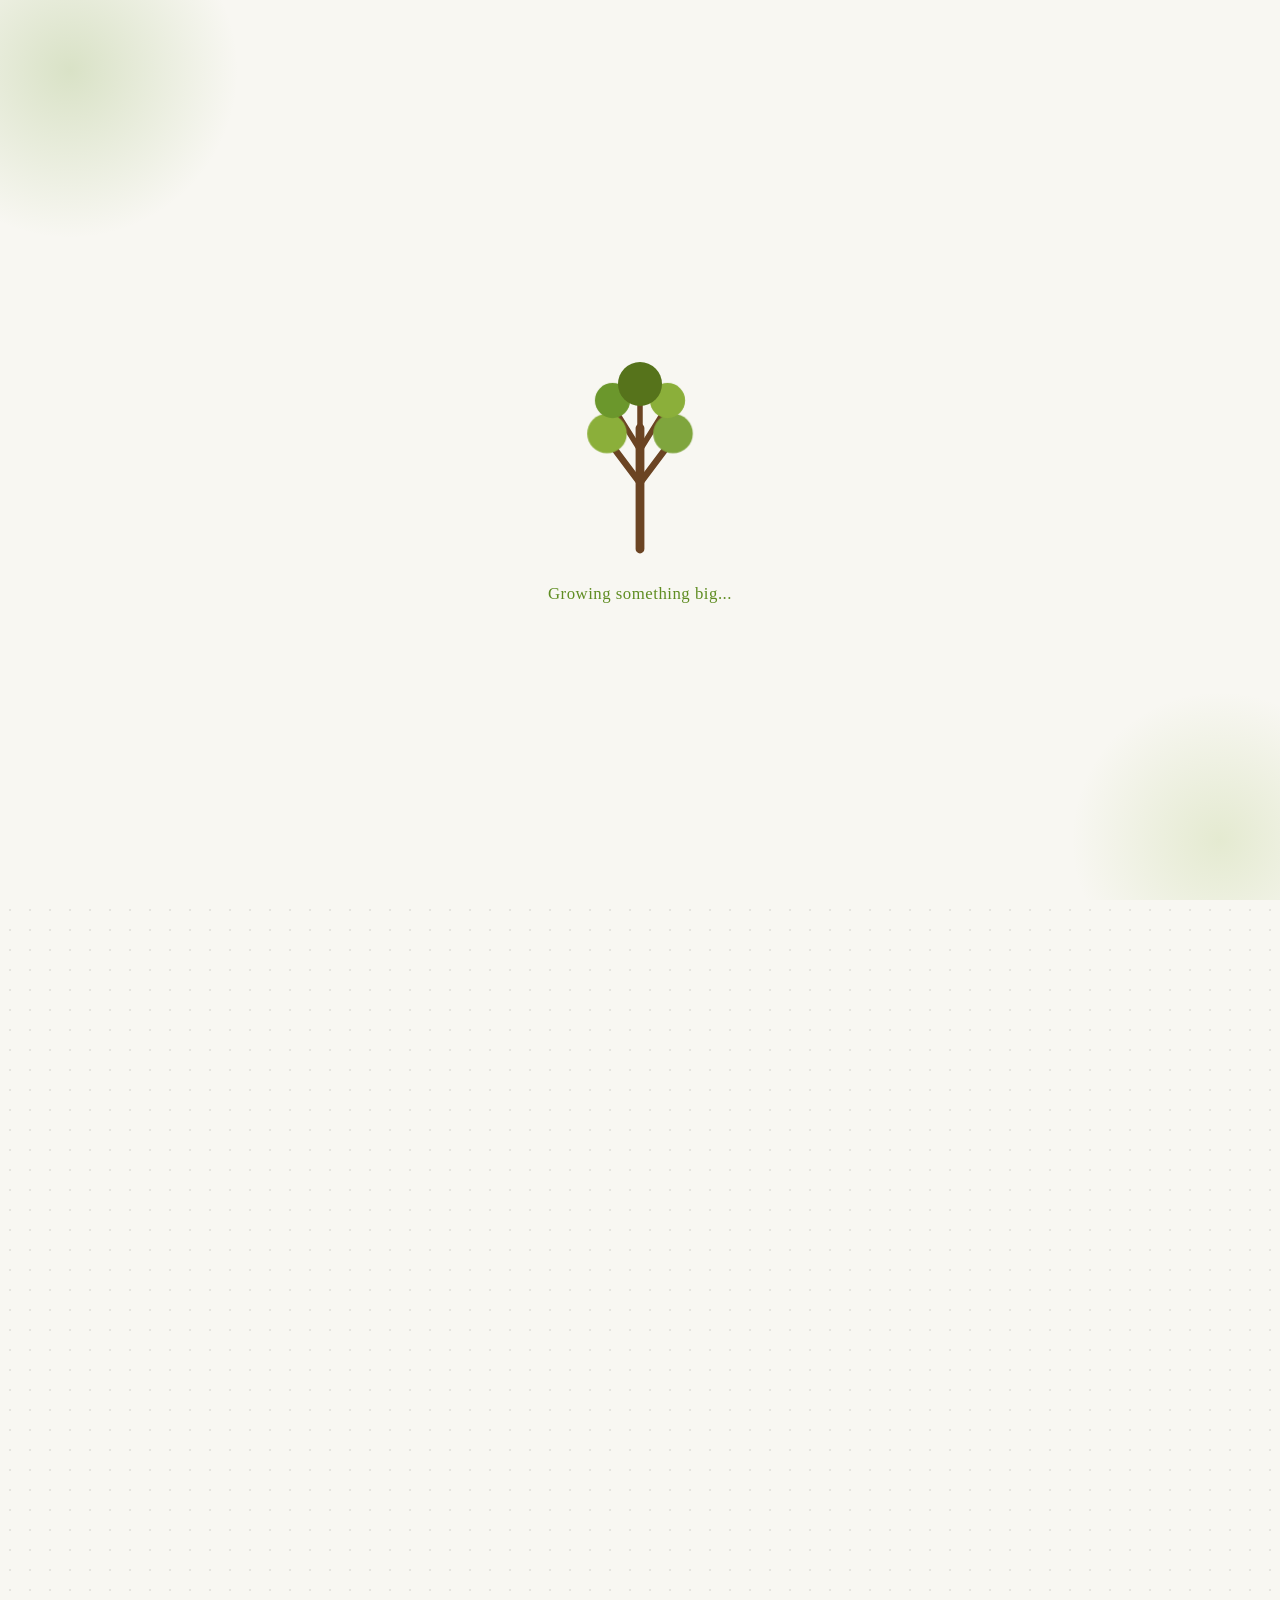
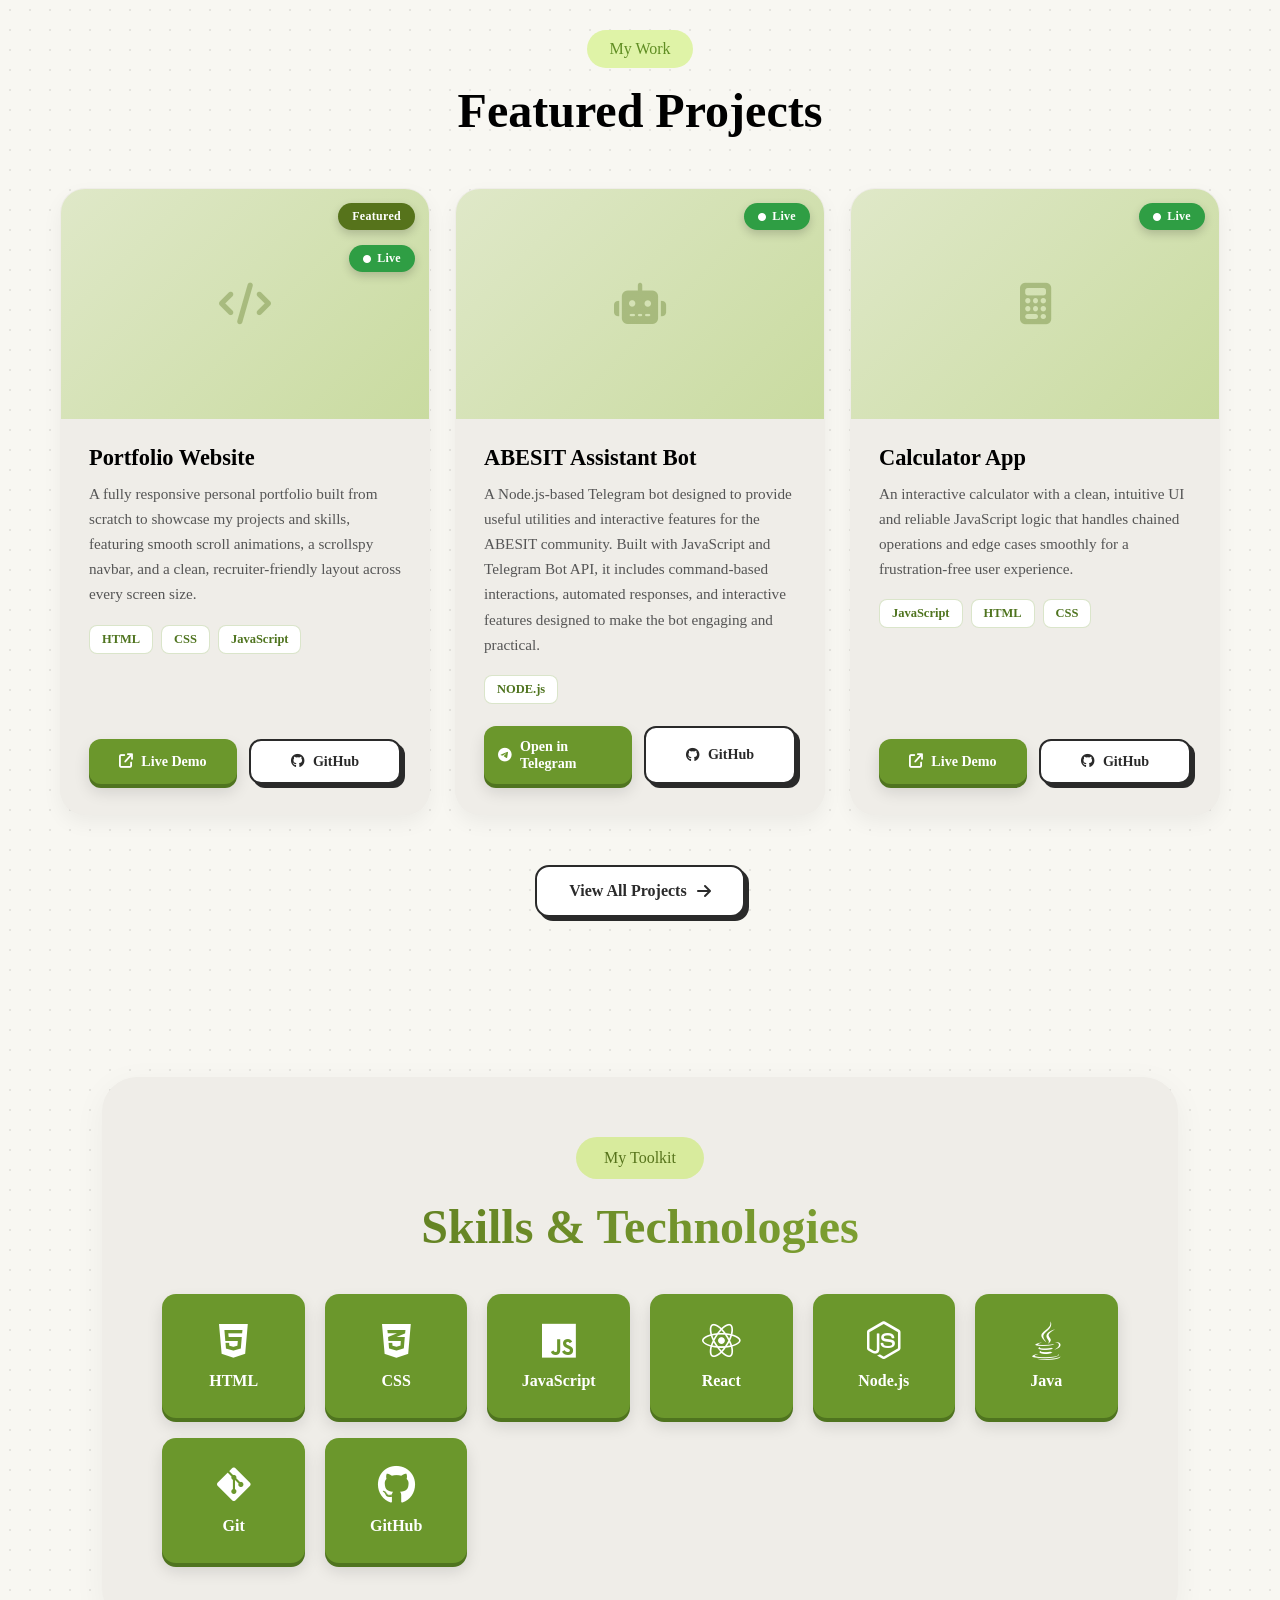
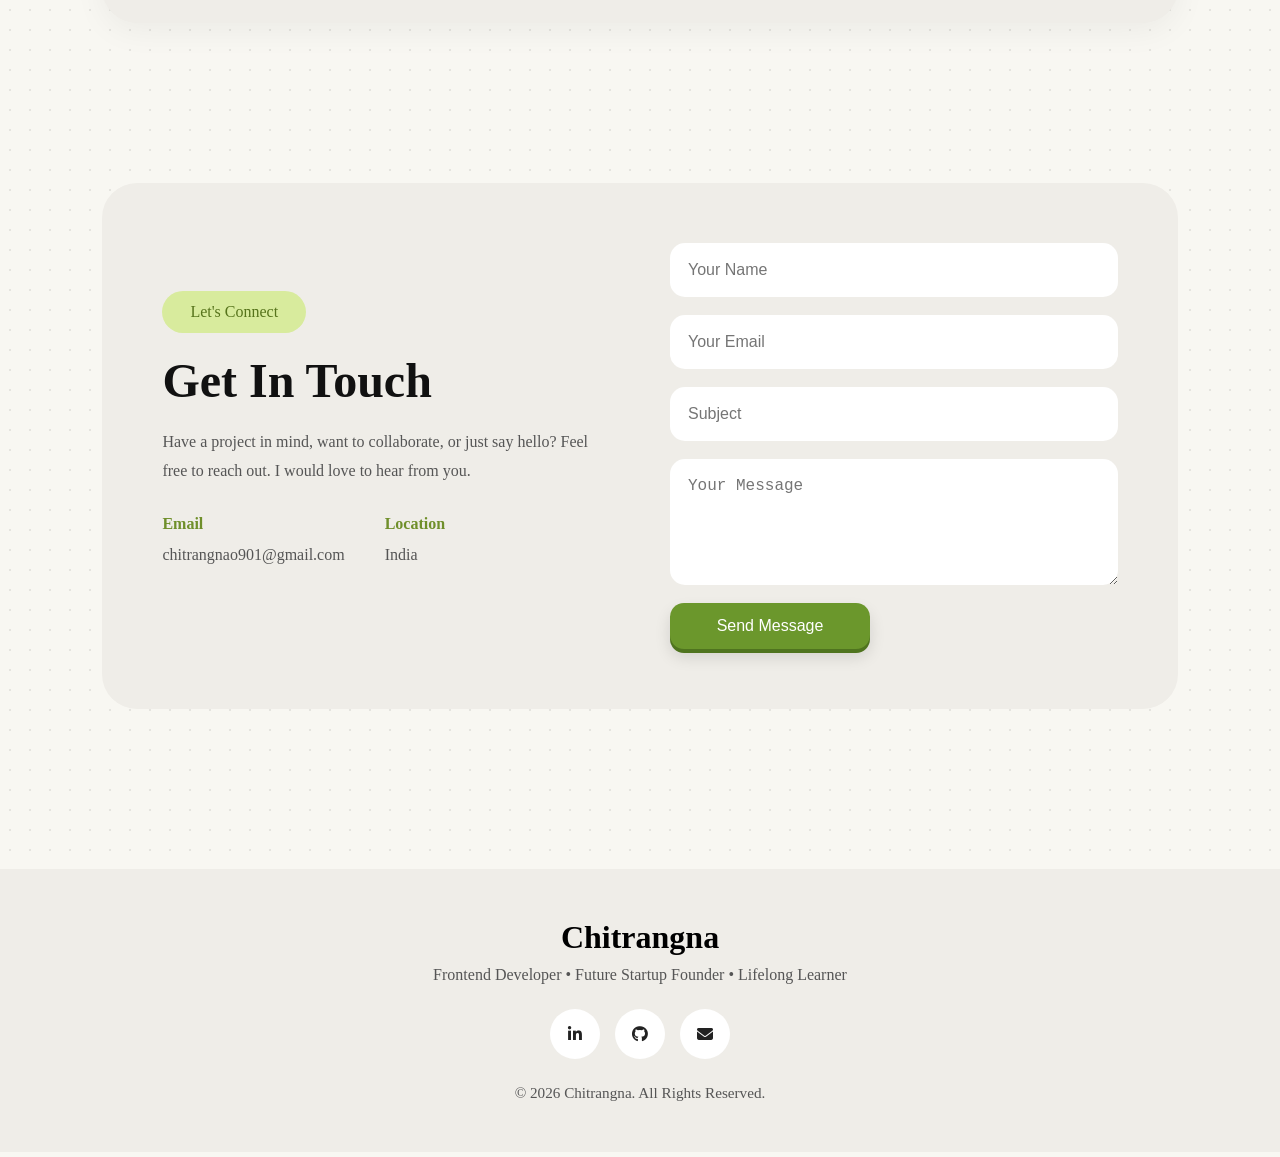
==== index.html @ c706dbb4 "Update print statement from 'Hello' to 'Goodbye'" ====
<!DOCTYPE html>
<html lang="en">
<head>
    <meta charset="UTF-8">
    <meta name="viewport" content="width=device-width, initial-scale=1.0">
    <title>Document</title>
    <link rel="stylesheet" href="style.css">
    <link rel="stylesheet" href="https://cdnjs.cloudflare.com/ajax/libs/font-awesome/6.5.2/css/all.min.css">
</head>
<body class="loading">
    <div class="preloader" id="preloader">
        <svg class="tree-svg" viewBox="0 0 200 240" xmlns="http://www.w3.org/2000/svg">
            <path class="trunk" d="M100 230 L100 120" stroke="#6b4423" stroke-width="8" stroke-linecap="round" fill="none"/>

            <path class="branch branch1" d="M100 170 L70 130" stroke="#6b4423" stroke-width="6" stroke-linecap="round" fill="none"/>
            <path class="branch branch2" d="M100 170 L130 130" stroke="#6b4423" stroke-width="6" stroke-linecap="round" fill="none"/>
            <path class="branch branch3" d="M100 140 L75 100" stroke="#6b4423" stroke-width="5" stroke-linecap="round" fill="none"/>
            <path class="branch branch4" d="M100 140 L125 100" stroke="#6b4423" stroke-width="5" stroke-linecap="round" fill="none"/>
            <path class="branch branch5" d="M100 120 L100 85" stroke="#6b4423" stroke-width="5" stroke-linecap="round" fill="none"/>

            <circle class="leaf leaf1" cx="70" cy="125" r="18" fill="#8BAF3A"/>
            <circle class="leaf leaf2" cx="130" cy="125" r="18" fill="#7fa53d"/>
            <circle class="leaf leaf3" cx="75" cy="95" r="16" fill="#6b972c"/>
            <circle class="leaf leaf4" cx="125" cy="95" r="16" fill="#8BAF3A"/>
            <circle class="leaf leaf5" cx="100" cy="80" r="20" fill="#56731b"/>
        </svg>
        <p class="preloader-text">Growing something big<span class="dots">...</span></p>
    </div>

    <header id="mainHeader">
        <ul class="header-ul">
            <div class="links">
                <li>
                    <a class="header-a" href="index.html" id="logoLink">
                        <img class="logo" src="logo.png">
                    </a>
                </li>
                <div class="nav-links-mobile" id="navLinksMobile">
                    <li>
                        <a class="header-a nav-link active" href="index.html" data-section="home">Home</a>
                    </li>
                    <li>
                        <a class="header-a nav-link" href="#about" data-section="about">about</a>
                    </li>
                    <li>
                        <a class="header-a nav-link" href="projects.html">projects</a>
                    </li>
                    <li>
                        <a class="header-a nav-link" href="#contact" data-section="contact">contact</a>
                    </li>
                    <li>
                        <a class="header-a nav-link" href="#skills" data-section="skills">skills</a>
                    </li>
                </div>
            </div>
            <div class="buttons" id="buttonsMenu">
                <button class="resume">
                    <a class="button-a">
                        Download Resume
                    </a>
                </button>
                <button class="contact-button">
                    <a class="button-a">
                        Contact-me
                    </a>
                </button>
            </div>
            <button class="menu-toggle" id="menuToggle" aria-label="Toggle menu">
                <i class="fa-solid fa-ellipsis-vertical"></i>
            </button>
        </ul>
        
    </header> <!--header-end-here-->
    <section class="main" id="home">
        <div class="main-2">
            <div class="badge">
                Hello! I am Chitrangna
            </div>
            <h1 class="main-h1">
                Building beautiful and impactful web experiences.
            </h1>
            <p class="main-p">Frontend Developer &amp; Future Startup Founder.</p>

            <div class="social-icons">
               <a href="https://linkedin.com/in/chitrangna-885abb413" target="_blank" rel="noopener">
                    <i class="fa-brands fa-linkedin-in"></i>
                </a>
                <a href="https://github.com/chitrangna-dev" target="_blank" rel="noopener">
                    <i class="fa-brands fa-github"></i>
                </a>
                <a href="mailto:chitrangna@gmail.com">
                    <i class="fa-solid fa-envelope"></i>
                </a>
            </div>
        </div><!--main-2-end-here-->
        <div class="my-image">
            <img class="img" src="my-image.PNG" alt="Profile">
            <div class="circle">
                       
            </div>
        </div>
    </section><!--main end-here-->
    <section id="about">
        <div class="aside1" data-reveal>
            <img class="my-img2" src="my-image.PNG" alt="Chitrangna's profile photo">
            <span class="aside1-badge">B.Tech CSE</span>
        </div>
        <div class="aside2" data-reveal>
            <span class="about-tag">Get To Know Me</span>
            <h2>About Me</h2>
            <p class="text">
                I'm Chitrangna — a frontend-focused MERN stack developer who
                turns ideas into clean, responsive interfaces. Curious by
                nature, currently exploring AI, and always chasing the next
                problem worth solving.
            </p>

            <div class="about-highlights">
                <div class="highlight-chip">
                    <i class="fa-solid fa-code"></i>
                    MERN Stack Developer
                </div>
                <div class="highlight-chip">
                    <i class="fa-solid fa-location-dot"></i>
                    India
                </div>
                <div class="highlight-chip">
                    <i class="fa-solid fa-robot"></i>
                    Learning AI
                </div>
                <div class="highlight-chip">
                    <i class="fa-solid fa-briefcase"></i>
                    Open to Internships
                </div>
                <div class="highlight-chip">
                    <i class="fa-solid fa-puzzle-piece"></i>
                    Problem Solver
                </div>
            </div>

            <div class="about-buttons">
                <button class="resume2">
                    Download Resume
                </button>
                <a href="#projects" class="view-projects-btn">
                    View Projects
                </a>
            </div>

            <div class="about-stats">
                <div class="about-stat">
                    <h3>15+</h3>
                    <span>Projects</span>
                </div>
                <div class="about-stat">
                    <h3>500+</h3>
                    <span>Coding Hours</span>
                </div>
                <div class="about-stat">
                    <h3>5+</h3>
                    <span>Technologies</span>
                </div>
                <div class="about-stat">
                    <h3>100%</h3>
                    <span>Dedication</span>
                </div>
            </div>

        </div>

    </section>

    <section class="projects" id="projects">

    <div class="projects-header">
        <span class="project-tag">My Work</span>
        <h2>Featured Projects</h2>
    </div>

    <div class="project-grid">

        <div class="project-card">
            <div class="project-thumb">
                <div class="project-thumb-fallback"><i class="fa-solid fa-code"></i></div>
                <img src="project-portfolio.jpg" alt="Portfolio Website preview" loading="lazy" onerror="this.style.display='none'">
                <span class="project-badge featured">Featured</span>
                <span class="project-badge live" style="top:56px;"><i class="fa-solid fa-circle"></i> Live</span>
            </div>
            <div class="project-body">
                <h3>Portfolio Website</h3>
                <p>
                    A fully responsive personal portfolio built from scratch to showcase
                    my projects and skills, featuring smooth scroll animations, a
                    scrollspy navbar, and a clean, recruiter-friendly layout across
                    every screen size.
                </p>
                <div class="tech-stack">
                    <span class="tech-badge">HTML</span>
                    <span class="tech-badge">CSS</span>
                    <span class="tech-badge">JavaScript</span>
                </div>
                <div class="project-links">
                    <a href="https://chitrangna.netlify.app/" class="project-link live" target="_blank" rel="noopener">
                        <i class="fa-solid fa-arrow-up-right-from-square"></i> Live Demo
                    </a>
                    <a href="https://github.com/chitrangna-dev/portfolio" class="project-link github" target="_blank" rel="noopener">
                        <i class="fa-brands fa-github"></i> GitHub
                    </a>
                </div>
            </div>
        </div>

        <div class="project-card">
            <div class="project-thumb">
                <div class="project-thumb-fallback"><i class="fa-solid fa-robot"></i></div>
                <img src="project-assistant-bot.jpg" alt="ABESIT Assistant Bot preview" loading="lazy" onerror="this.style.display='none'">
                <span class="project-badge live"><i class="fa-solid fa-circle"></i> Live</span>
            </div>
            <div class="project-body">
                <h3>ABESIT Assistant Bot</h3>
                <p>
                    A Node.js-based Telegram bot designed to provide useful utilities and interactive features for the ABESIT community. Built with JavaScript and Telegram Bot API, it includes command-based interactions, automated responses, and interactive features designed to make the bot engaging and practical.
                </p>
                <div class="tech-stack">
                    <span class="tech-badge">NODE.js</span>
                </div>
                <div class="project-links">
                    <a href=""https://t.me/ABESITBot" class="project-link live" target="_blank" rel="noopener">
                        <i class="fa-brands fa-telegram"></i> Open in Telegram
                    </a>
                    <a href="https://github.com/chitrangna-dev" class="project-link github" target="_blank" rel="noopener">
                        <i class="fa-brands fa-github"></i> GitHub
                    </a>
                </div>
            </div>
        </div>

        <div class="project-card">
            <div class="project-thumb">
                <div class="project-thumb-fallback"><i class="fa-solid fa-calculator"></i></div>
                <img src="project-calculator.jpg" alt="Calculator App preview" loading="lazy" onerror="this.style.display='none'">
                <span class="project-badge live"><i class="fa-solid fa-circle"></i> Live</span>
            </div>
            <div class="project-body">
                <h3>Calculator App</h3>
                <p>
                    An interactive calculator with a clean, intuitive UI and reliable
                    JavaScript logic that handles chained operations and edge cases
                    smoothly for a frustration-free user experience.
                </p>
                <div class="tech-stack">
                    <span class="tech-badge">JavaScript</span>
                    <span class="tech-badge">HTML</span>
                    <span class="tech-badge">CSS</span>
                </div>
                <div class="project-links">
                    <a href="https://procompute.netlify.app/" class="project-link live" target="_blank" rel="noopener">
                        <i class="fa-solid fa-arrow-up-right-from-square"></i> Live Demo
                    </a>
                    <a href="https://github.com/chitrangna-dev/calculator-" class="project-link github" target="_blank" rel="noopener">
                        <i class="fa-brands fa-github"></i> GitHub
                    </a>
                </div>
            </div>
        </div>

    </div>

    <div class="view-all-wrap">
        <a href="projects.html" class="view-all-btn">
            View All Projects <i class="fa-solid fa-arrow-right"></i>
        </a>
    </div>

</section>

<!--section of skills-->
<section class="skills-section" id="skills">

    <div class="skills-container">

        <span class="skills-tag">My Toolkit</span>

        <h2>Skills & Technologies</h2>

        <div class="skills-grid">

            <div class="skill-card">
                <i class="fa-brands fa-html5"></i>
                <h4>HTML</h4>
            </div>

            <div class="skill-card">
                <i class="fa-brands fa-css3-alt"></i>
                <h4>CSS</h4>
            </div>

            <div class="skill-card">
                <i class="fa-brands fa-js"></i>
                <h4>JavaScript</h4>
            </div>

            <div class="skill-card">
                <i class="fa-brands fa-react"></i>
                <h4>React</h4>
            </div>

            <div class="skill-card">
                <i class="fa-brands fa-node-js"></i>
                <h4>Node.js</h4>
            </div>

            <div class="skill-card">
                <i class="fa-brands fa-java"></i>
                <h4>Java</h4>
            </div>

            <div class="skill-card">
                <i class="fa-brands fa-git-alt"></i>
                <h4>Git</h4>
            </div>

            <div class="skill-card">
                <i class="fa-brands fa-github"></i>
                <h4>GitHub</h4>
            </div>

        </div>

    </div>

</section>

<!--section of contact (sabse last, footer se pehle)-->
<section class="contact" id="contact">
    <div class="contact-container">

        <div class="contact-left">
            <span class="contact-tag">Let's Connect</span>

            <h2>Get In Touch</h2>

            <p>
                Have a project in mind, want to collaborate,
                or just say hello? Feel free to reach out.
                I would love to hear from you.
            </p>

            <div class="contact-info">
                <div>
                    <h4>Email</h4>
                    <p>chitrangnao901@gmail.com</p>
                </div>

                <div>
                    <h4>Location</h4>
                    <p>India</p>
                </div>
            </div>
        </div>

        <div class="contact-right">
            <form>
                <input type="text" placeholder="Your Name" required>

                <input type="email" placeholder="Your Email" required>

                <input type="text" placeholder="Subject">

                <textarea rows="5" placeholder="Your Message"></textarea>

                <button type="submit">Send Message</button>
            </form>
        </div>

    </div>
</section>

<footer class="footer">

    <div class="footer-content">

        <h3>Chitrangna</h3>

        <p>
            Frontend Developer • Future Startup Founder • Lifelong Learner
        </p>

        <div class="footer-socials">

            <a href="https://linkedin.com/in/chitrangna-885abb413" target="_blank" rel="noopener">
                <i class="fa-brands fa-linkedin-in"></i>
            </a>

            <a href="https://github.com/chitrangna-dev" target="_blank" rel="noopener">
                <i class="fa-brands fa-github"></i>
            </a>

            <a href="mailto:chitrangna@gmail.com">
                <i class="fa-solid fa-envelope"></i>
            </a>

        </div>

        <p class="copyright">
            © 2026 Chitrangna. All Rights Reserved.
        </p>

    </div>

</footer>

<!-- Scroll To Top Button -->

<button id="topBtn">
    <i class="fa-solid fa-arrow-up"></i>
</button>
<script src="script.js"></script>

    
    
</body>
</html>
---- style.css ----
html{
    scroll-behavior:smooth;
    scroll-padding-top:80px;
}
*{
    margin: 0;
    padding: 0;
    font-size: 100%;
    box-sizing: border-box;

}

/* ===== PRELOADER (tree growth animation) ===== */
body.loading{
    overflow: hidden;
}

.preloader{
    position: fixed;
    inset: 0;
    z-index: 9999;
    display: flex;
    flex-direction: column;
    align-items: center;
    justify-content: center;
    gap: 24px;
    overflow: hidden;
    background: #f8f7f2;
    transition: opacity 0.6s ease, visibility 0.6s ease;
}

.preloader.hide{
    opacity: 0;
    visibility: hidden;
    pointer-events: none;
}

/* ambient glow blobs taaki sides khaali na lage, same style jaise help-container mein hai */
.preloader::before{
    content:"";
    position:absolute;
    width:340px;
    height:340px;
    background:radial-gradient(circle, rgba(107,151,44,0.22), transparent 70%);
    top:-100px;
    left:-100px;
    animation: floatGlow 8s ease-in-out infinite;
}

.preloader::after{
    content:"";
    position:absolute;
    width:300px;
    height:300px;
    background:radial-gradient(circle, rgba(139,175,58,0.18), transparent 70%);
    bottom:-90px;
    right:-90px;
    animation: floatGlow2 9s ease-in-out infinite;
}

.tree-svg{
    width: 220px;
    height: auto;
    position: relative;
    z-index: 1;
}

.trunk,
.branch{
    stroke-dasharray: 150;
    stroke-dashoffset: 150;
    animation: draw 1s ease forwards;
}

.trunk{ animation-delay: 0s; }
.branch1{ animation-delay: 1s; }
.branch2{ animation-delay: 1s; }
.branch3{ animation-delay: 1.6s; }
.branch4{ animation-delay: 1.6s; }
.branch5{ animation-delay: 1.6s; }

@keyframes draw{
    to{ stroke-dashoffset: 0; }
}

.leaf{
    transform-origin: center;
    transform: scale(0);
    animation: pop 0.6s ease forwards;
}
.leaf1{ animation-delay: 2.2s; }
.leaf2{ animation-delay: 2.2s; }
.leaf3{ animation-delay: 2.6s; }
.leaf4{ animation-delay: 2.6s; }
.leaf5{ animation-delay: 3.0s; }

@keyframes pop{
    0%{ transform: scale(0); }
    70%{ transform: scale(1.15); }
    100%{ transform: scale(1); }
}

.preloader-text{
    position: relative;
    z-index: 1;
    font-size: 1.05rem;
    color: #5f8d22;
    font-weight: 500;
    letter-spacing: 0.5px;
}

.dots{
    animation: blinkDots 1.2s infinite steps(1);
}

@keyframes blinkDots{
    0%, 20%{ opacity: 0; }
    50%{ opacity: 1; }
    100%{ opacity: 0; }
}
/* ===== PRELOADER END ===== */


body{
    background-color:#f8f7f2;
    background-image:radial-gradient(rgba(0,0,0,0.08) 1px,transparent 1px);
    background-size:20px 20px;
}
body:hover{
    background-image:radial-gradient(rgba(107,151,44,0.18) 1px, transparent 1px);
}
header{
    position: sticky;
    top: 0;
    z-index: 1000;
    transition: background .35s ease, box-shadow .35s ease, backdrop-filter .35s ease;
}

/* NEW: glass blur + shadow once the page is scrolled */
header.scrolled{
    background: rgba(248, 247, 242, 0.55);
    backdrop-filter: blur(14px);
    -webkit-backdrop-filter: blur(14px);
    box-shadow: 0 8px 24px rgba(0,0,0,0.08);
}
.header-ul{
    display: flex;
    justify-content: space-between;
    padding: 2rem;
}
.links{
    display: flex;
    gap: 2rem;
    align-items: center;
    list-style-type: none;
}
.logo{
    border-radius: 50%;
    max-width:40px;
    max-height:40px;
    transition: transform .4s cubic-bezier(.34,1.56,.64,1), box-shadow .35s ease;
}

/* NEW: logo hover animation — gentle spin + pop + glow */
.logo:hover{
    transform: rotate(-14deg) scale(1.12);
    box-shadow: 0 0 0 4px rgba(107,151,44,0.25);
}
.header-a{
    position: relative;
    font-size: 1.2rem;
    text-decoration: none;
    color:#5c5c5c;
    font-weight:500;
    transition:color .25s ease,transform .25s ease;
}
.header-a:hover{
    color:#111;
    transform:translateY(-1px);
}

/* NEW: smooth underline animation for nav links */
.nav-link::after{
    content:"";
    position:absolute;
    left:0;
    bottom:-6px;
    width:100%;
    height:2px;
    background:#6b972c;
    border-radius:2px;
    transform:scaleX(0);
    transform-origin:right;
    transition:transform .35s cubic-bezier(.22,1,.36,1);
}

.nav-link:hover::after{
    transform:scaleX(1);
    transform-origin:left;
}

/* NEW: active section link stays highlighted + underlined */
.nav-link.active{
    color:#56731b;
}

.nav-link.active::after{
    transform:scaleX(1);
    transform-origin:left;
    background:#56731b;
}
.buttons{
    display: flex;
    gap: 10px;
}

/* Desktop: nav-links-mobile ek invisible wrapper hai, andar ke li's .links ke seedhe flex-children ban jaate hain */
.nav-links-mobile{
    display: contents;
}

/* Desktop: right-side toggle icon chhupa rahega */
.menu-toggle{
    display: none;
}
.resume {
  padding: 14px 28px;
  border: 2px solid #2a2a2a;
  border-radius: 14px;
  background: #fff;
  font-weight: 500;
  cursor: pointer;
  box-shadow: 4px 4px 0 #2a2a2a;
  transition:transform 0.25s cubic-bezier(.22,1,.36,1), box-shadow 0.25s cubic-bezier(.22,1,.36,1);
}

.resume:hover {
  transform: translate(-2px,-2px);
  box-shadow: 4px 4px 0 #2a2a2a;
}

.resume:active {
  transform: translate(4px,4px);
  box-shadow: 0px 0px 0 #2a2a2a;
}

.contact-button{
    padding:14px 26px;
    border:none;
    border-radius:14px;
    background:#6b972c;
    color:white;
    font-size:16px;
    font-weight:500;
    cursor:pointer;
    box-shadow:0 4px 0 #4f741f,0 8px 16px rgba(0,0,0,.12);
    transition:transform .25s cubic-bezier(.22,1,.36,1),box-shadow .25s cubic-bezier(.22,1,.36,1);
}

.contact-button:hover{
    transform:translateY(-2px);
    box-shadow:0 6px 0 #4f741f,0 14px 22px rgba(0,0,0,.16);
}
.contact-button:active{
    transform:translateY(4px);
    box-shadow:0 0 0 #4f741f,0 4px 8px rgba(0,0,0,.12);
}

/*media-query-ofheaderul and buttons */
@media (max-width: 768px){

    /* NEW: header becomes a floating glass bar on mobile */
    header{
        position: fixed;
        top: 0;
        left: 0;
        width: 100%;
        display: flex;
        justify-content: center;
        z-index: 1000;
    }

    /* NEW: sirf ek row ki height chahiye ab, dropdowns overlay hote hain */
    body{
        padding-top: 90px;
    }

    /* NEW: ye hi glass navbar bar hai — logo (left) aur menu-toggle (right) isme rehte hai */
    .header-ul{
        position: relative;
        flex-direction: row;
        justify-content: space-between;
        align-items: center;
        gap: 0;

        margin: 14px auto;
        width: 92%;
        max-width: 420px;
        padding: 0.7rem 1.2rem;

        background: rgba(255, 255, 255, 0.35);
        backdrop-filter: blur(16px);
        -webkit-backdrop-filter: blur(16px);
        border: 1px solid rgba(255, 255, 255, 0.45);
        border-radius: 24px;
        box-shadow: 0 8px 30px rgba(0, 0, 0, 0.1);
    }

    /* .links ab sirf logo dikhata hai, baaki links dropdown mein chale gaye */
    .links{
        display: flex;
        align-items: center;
    }

    /* NEW: logo tap karne se ye dropdown khulta hai (Home, about, contact, help) */
    .nav-links-mobile{
        display: none;
        flex-direction: column;
        gap: 14px;
        list-style: none;

        position: absolute;
        top: 115%;
        left: 0;
        width: 100%;

        background: rgba(255, 255, 255, 0.6);
        backdrop-filter: blur(16px);
        -webkit-backdrop-filter: blur(16px);
        border: 1px solid rgba(255, 255, 255, 0.45);
        border-radius: 18px;
        padding: 18px;
        box-shadow: 0 8px 24px rgba(0, 0, 0, 0.12);
        text-align: center;
    }
    .nav-links-mobile.show{
        display: flex;
    }
    .header-a{
        font-size:15px;
    }

    /* underline sits awkwardly in the centered mobile dropdown, so keep it desktop-only */
    .nav-link::after{
        display:none;
    }

    /* NEW: right-side toggle icon jo buttons dropdown ko open/close karega */
    .menu-toggle{
        display: flex;
        align-items: center;
        justify-content: center;
        width: 38px;
        height: 38px;

        border: 1px solid rgba(255,255,255,0.5);
        border-radius: 50%;
        background: rgba(255, 255, 255, 0.45);

        font-size: 16px;
        color: #333;
        cursor: pointer;
    }

    /* NEW: Resume + Contact-me ab dropdown ke andar, right-toggle se open hota hai */
    .buttons{
        display: none;
        flex-direction: column;
        gap: 10px;

        position: absolute;
        top: 115%;
        right: 0;
        width: 75%;
        max-width: 260px;

        background: rgba(255, 255, 255, 0.6);
        backdrop-filter: blur(16px);
        -webkit-backdrop-filter: blur(16px);
        border: 1px solid rgba(255, 255, 255, 0.45);
        border-radius: 18px;
        padding: 16px;
        box-shadow: 0 8px 24px rgba(0, 0, 0, 0.12);
    }
    .buttons.show{
        display: flex;
    }
    .resume,
    .contact-button{
        width: 100%;
        padding:12px 20px;
        font-size:14px;
    }

}/*end here for buttons links and ul */
/*media query for header end here*/
.main{
    position: relative;
    overflow: hidden;
    max-width:1200px;
    margin:auto;
    padding:60px 40px;
    display:flex;
    align-items:center;
    justify-content:space-between;
    gap:60px;
    background:none;
    border:none;
    box-shadow:none;

}

.main-2{
    flex:1;
    display:flex;
    flex-direction:column;
    gap:20px;
}
.badge{
    display:inline-flex;
    padding:10px 20px;
    border-radius:50px;
    background:#dff3a7;
    color:#5f8d22;
    font-size: 1.4rem;
    margin-bottom:20px;
}

.main-h1{
    font-size:clamp(2rem,5vw,5rem);
    line-height:1.1;
    margin-bottom:20px;
}

/* Typing animation lives BELOW the "Building..." heading.
   BUG FIX: previously the width animated to 100% (the container's
   full width), so the cursor kept moving past where the visible
   text actually ended. Now the width animates in "ch" units that
   exactly match the tagline's character count (44), so typing and
   erasing both stop precisely at the real end of the text. */
.main-p{
    display:inline-block;
    overflow:hidden;
    white-space:nowrap;
    vertical-align:bottom;
    border-right:3px solid #8BAF3A;
    animation:typing 4s steps(110,end) infinite, blink .8s infinite;
    font-size:clamp(1rem,2vw,1.2rem);
    font-weight:600;
    color:#111;
    margin-top:-8px;
    margin-bottom:6px;
}

@keyframes typing{
    0%{
        width:0;
    }
    40%{
        width:44ch; /* exact length of "Frontend Developer & Future Startup Founder." */
    }
    60%{
        width:44ch;
    }
    100%{
        width:0;
    }
}

@keyframes blink{
    0%,100%{ border-color:#8BAF3A; }
    50%{ border-color:transparent; }
}

.main-desc{
    font-size:clamp(1rem,1.5vw,1.15rem);
    line-height:1.8;
    color:#555;
    max-width:600px;
}

.hero-stats{
    display:flex;
    gap:36px;
    margin-top:10px;
}

.stat-item{
    display:flex;
    flex-direction:column;
    gap:2px;
    padding-right:36px;
    border-right:1px solid rgba(0,0,0,0.12);
}

.stat-item:last-child{
    border-right:none;
    padding-right:0;
}

.stat-item h3{
    font-size:1.8rem;
    font-weight:700;
    color:#56731b;
}

.stat-item span{
    font-size:.85rem;
    color:#666;
    font-weight:500;
}


.social-icons{
    display:flex;
    gap:15px;
    margin-top:30px;
    flex-wrap:wrap;
}
.social-icons a{
    width:50px;
    height:50px;
    display:flex;
    justify-content:center;
    align-items:center;
    text-decoration:none;
    color:#222;
    background:rgba(255,255,255,0.6);
    border:1px solid rgba(0,0,0,0.1);
    border-radius:50%;
    backdrop-filter:blur(10px);
    transition:0.3s ease;
}

.social-icons a:hover{
    transform:translateY(-5px);
    background:#8BAF3A;
    color:white;
}

.my-image{
    flex:1;
    display:flex;
    align-items: center;
    justify-content:center;
}

.img{
    position:relative;
    width: 100%;
    max-width:450px;
    height:auto;
    border-radius:50%;
    display:flex;
    justify-content:center;
    align-items:center;
}
.circle{
    position:absolute;
    width: 100%;
    max-width:520px;
    height: 100%;
    max-height:500px;
    border:3px dashed #7fa53d;
    border-radius:50%;
    display:flex;
    justify-content:center;
    align-items:center;
    font-size:14px;
    font-weight:600;
    color:#7fa53d;
    transform:rotate(-12deg);
}
.circle{
    animation:rotate 20s linear infinite;
}

@keyframes rotate{
    from{
        transform:rotate(0deg);
    }
    to{
        transform:rotate(360deg);
    }
}

@media (max-width:768px){

    .main{
        flex-direction:column;
        text-align:center;
        padding:40px 20px;
    }
    .main-2{
        flex-direction:column-reverse;
        text-align:center;
    }
    .badge{
        margin:auto;
    }
    .main-2 h1{
        font-size:3rem;
        line-height:1.1;
    }

    .main-2 img{
        width:280px;
        height:280px;
        object-fit:cover;
    }
    .social-icons{
        justify-content:center;
    }

    .main-desc{
        max-width:100%;
        margin:0 auto;
    }

    .hero-stats{
        justify-content:center;
        flex-wrap:wrap;
        gap:24px;
    }

    .stat-item{
        padding-right:24px;
    }

    .my-image{
        order:-1; /* image upar aa jayegi */
    }

    .main-p{
        margin:0 auto 6px;
    }
    

    

    
}
/*section of about-start-here*/
#about{
    position:relative;
    display:flex;
    align-items:center;
    gap:20px;
    max-width:1200px;
    margin:80px auto;
    padding:60px 20px;
    border-radius:35px;
}

.aside1{
    flex:0 0 280px;
    position:relative;
    padding:12px;
    border-radius:25px;

    /* double border: gradient outer ring + crisp inner white ring */
    background:
        linear-gradient(#fff, #fff) padding-box,
        linear-gradient(135deg, #8BAF3A, #56731b) border-box;
    border:3px solid transparent;
    outline:1px solid rgba(107,151,44,0.25);
    outline-offset:6px;

    box-shadow:0 20px 45px rgba(86,115,27,.20), 0 6px 16px rgba(0,0,0,.06);
    transition:transform .4s cubic-bezier(.22,1,.36,1), box-shadow .4s ease;
}

.aside1:hover{
    transform:translateY(-6px);
    box-shadow:0 28px 55px rgba(86,115,27,.28), 0 10px 20px rgba(0,0,0,.08);
}

.aside1::before{
    content:"";
    position:absolute;
    width:160px;
    height:160px;
    background:radial-gradient(circle, rgba(107,151,44,0.22), transparent 70%);
    top:-40px;
    left:-40px;
    z-index:-1;
    animation:floatGlow 8s ease-in-out infinite;
}

/* NEW: text badge pill instead of a plain graduation-cap icon circle */
.aside1-badge{
    position:absolute;
    bottom:-16px;
    left:50%;
    transform:translateX(-50%);

    display:flex;
    align-items:center;
    justify-content:center;
    white-space:nowrap;

    padding:8px 20px;
    background:#6b972c;
    color:white;
    font-size:.85rem;
    font-weight:600;
    letter-spacing:.2px;

    border-radius:50px;
    border:3px solid #f8f7f2;
    box-shadow:0 8px 20px rgba(0,0,0,.15);
    z-index:2;
}

.my-img2{
    width:100%;
    aspect-ratio:1/1;
    object-fit:cover;
    border-radius:18px;
    display:block;
    overflow:hidden;
    transition:transform .5s cubic-bezier(.22,1,.36,1);
}

/* stronger hover zoom on the photo itself */
.aside1:hover .my-img2{
    transform:scale(1.09);
}
.aside2{ 
    flex:1;
    background:#f7f5ef;
    border-radius:25px;
    padding:40px;
    display:flex;
    flex-direction:column;
    justify-content:center;
}

.about-tag{
    display:inline-block;
    background:#dff3a7;
    color:#5f8d22;
    padding:10px 22px;
    border-radius:50px;
    font-size:.95rem;
    margin-bottom:16px;
    align-self:flex-start;
}

.aside2 h2{
    font-size:3rem;
    margin-bottom:16px;
}

.text{
    font-size:1rem;
    line-height:1.75;
    color:#555;

    max-width:600px;
}

.about-highlights{
    display:flex;
    flex-wrap:wrap;
    gap:12px;
    margin:22px 0 26px;
}

.highlight-chip{
    display:flex;
    align-items:center;
    gap:8px;
    background:white;
    padding:10px 18px;
    border-radius:14px;
    font-size:.9rem;
    font-weight:500;
    color:#333;
    box-shadow:0 4px 12px rgba(0,0,0,.05);
    transition:transform .25s ease, box-shadow .25s ease;
}

.highlight-chip:hover{
    transform:translateY(-3px);
    box-shadow:0 8px 18px rgba(0,0,0,.09);
}

.highlight-chip i{
    color:#6b972c;
    font-size:1rem;
}

/* NEW: button group — Download Resume + View Projects */
.about-buttons{
    display:flex;
    flex-wrap:wrap;
    gap:14px;
    margin-bottom:32px;
}

.resume2 {
  padding: 14px 24px;
  border: 2px solid #2a2a2a;
  border-radius: 14px;
  background: #fff;
  font-weight: 500;
  cursor: pointer;
  box-shadow: 4px 4px 0 #2a2a2a;
  transition:transform 0.25s cubic-bezier(.22,1,.36,1), box-shadow 0.25s cubic-bezier(.22,1,.36,1);
}

.resume2:hover {
  transform: translate(-2px,-2px);
  box-shadow: 4px 4px 0 #2a2a2a;
}
.resume2:active {
  transform: translate(4px,4px);
  box-shadow: 0px 0px 0 #2a2a2a;
}

.view-projects-btn{
    display:inline-flex;
    align-items:center;
    padding:14px 26px;
    border-radius:14px;
    background:#6b972c;
    color:white;
    font-size:16px;
    font-weight:500;
    text-decoration:none;
    cursor:pointer;

    box-shadow:0 4px 0 #4f741f, 0 8px 16px rgba(0,0,0,.12);
    transition:transform .25s cubic-bezier(.22,1,.36,1), box-shadow .25s cubic-bezier(.22,1,.36,1);
}

.view-projects-btn:hover{
    transform:translateY(-2px);
    box-shadow:0 6px 0 #4f741f, 0 14px 22px rgba(0,0,0,.16);
}

.view-projects-btn:active{
    transform:translateY(4px);
    box-shadow:0 0 0 #4f741f, 0 4px 8px rgba(0,0,0,.12);
}

/* NEW: quick stats row so a recruiter gets the profile at a glance */
.about-stats{
    display:flex;
    flex-wrap:wrap;
    gap:28px;
    padding-top:24px;
    border-top:1px solid rgba(0,0,0,0.08);
}

.about-stat{
    display:flex;
    flex-direction:column;
    gap:2px;
}

.about-stat h3{
    font-size:1.7rem;
    font-weight:700;
    color:#56731b;
}

.about-stat span{
    font-size:.82rem;
    color:#666;
    font-weight:500;
}

/* scroll-reveal: fades + rises into place once the section enters view */
[data-reveal]{
    opacity:0;
    transform:translateY(28px);
    transition:opacity .7s ease, transform .7s cubic-bezier(.22,1,.36,1);
}

[data-reveal].in-view{
    opacity:1;
    transform:translateY(0);
}

.aside2.in-view .highlight-chip,
.aside2.in-view .about-stat{
    animation:chipRise .5s ease backwards;
}

.about-highlights .highlight-chip:nth-child(1){ animation-delay:.05s; }
.about-highlights .highlight-chip:nth-child(2){ animation-delay:.12s; }
.about-highlights .highlight-chip:nth-child(3){ animation-delay:.19s; }
.about-highlights .highlight-chip:nth-child(4){ animation-delay:.26s; }
.about-highlights .highlight-chip:nth-child(5){ animation-delay:.33s; }
.about-stats .about-stat:nth-child(1){ animation-delay:.1s; }
.about-stats .about-stat:nth-child(2){ animation-delay:.18s; }
.about-stats .about-stat:nth-child(3){ animation-delay:.26s; }
.about-stats .about-stat:nth-child(4){ animation-delay:.34s; }

@keyframes chipRise{
    from{ opacity:0; transform:translateY(10px); }
    to{ opacity:1; transform:translateY(0); }
}


@media(max-width:768px){

    #about{
        flex-direction:column;
        padding:40px 15px;
    }

    .aside1{
        flex:auto;
        max-width:280px;
        margin:0 auto 30px;
    }

    .aside2{
        padding:30px 25px;
    }

    .aside2 h2{
        font-size:2rem;
    }

    .text{
        font-size:1rem;
    }

    .about-highlights{
        gap:10px;
    }

    .highlight-chip{
        font-size:.85rem;
        padding:8px 14px;
    }

    .about-buttons{
        flex-direction:column;
    }

    .about-buttons button,
    .about-buttons a{
        width:100%;
        text-align:center;
        justify-content:center;
    }

    .about-stats{
        gap:20px 28px;
    }

}
.projects{
    padding:80px 20px;
    max-width:1200px;
    margin:auto;
}

.projects-header{
    text-align:center;
    margin-bottom:50px;
}

.project-tag{
    display:inline-block;
    background:#dff3a7;
    color:#5f8d22;
    padding:10px 22px;
    border-radius:50px;
    margin-bottom:15px;
}

.projects-header h2{
    font-size:3rem;
}

.project-grid{
    display:grid;
    grid-template-columns:repeat(auto-fit,minmax(300px,1fr));
    gap:25px;
}

.project-card{
    background:#efede8;
    border-radius:25px;
    display:flex;
    flex-direction:column;
    position:relative;
    overflow:hidden;
    border:1px solid transparent;
    box-shadow:0 8px 20px rgba(0,0,0,.05);
    transition:transform .4s cubic-bezier(.22,1,.36,1), box-shadow .4s ease, border-color .4s ease;
}

.project-card:hover{
    transform:translateY(-10px);
    border-color:rgba(107,151,44,.35);
    box-shadow:0 24px 45px rgba(86,115,27,.18), 0 8px 18px rgba(0,0,0,.08);
}

/* NEW: project screenshot / preview area */
.project-thumb{
    position:relative;
    width:100%;
    aspect-ratio:16/10;
    overflow:hidden;
    background:linear-gradient(135deg,#dfe8c8,#c9dba0);
}

.project-thumb-fallback{
    position:absolute;
    inset:0;
    display:flex;
    align-items:center;
    justify-content:center;
    font-size:2.6rem;
    color:rgba(86,115,27,.35);
}

.project-thumb img{
    position:relative;
    z-index:1;
    width:100%;
    height:100%;
    object-fit:cover;
    display:block;
    transition:transform .5s cubic-bezier(.22,1,.36,1);
}

.project-card:hover .project-thumb img{
    transform:scale(1.08);
}

/* NEW: Featured / Live status badge on the thumbnail */
.project-badge{
    position:absolute;
    z-index:2;
    top:14px;
    right:14px;
    display:flex;
    align-items:center;
    gap:6px;
    padding:6px 14px;
    border-radius:50px;
    font-size:.75rem;
    font-weight:600;
    letter-spacing:.3px;
    color:white;
    box-shadow:0 4px 10px rgba(0,0,0,.18);
}

.project-badge.featured{
    background:#56731b;
}

.project-badge.live{
    background:#2f9e44;
}

.project-badge.live i{
    font-size:.5rem;
    animation:livePulse 1.4s ease-in-out infinite;
}

@keyframes livePulse{
    0%,100%{ opacity:1; }
    50%{ opacity:.35; }
}

.project-body{
    padding:26px 28px 30px;
    display:flex;
    flex-direction:column;
    flex:1;
}

.project-card h3{
    font-size:1.4rem;
    margin-bottom:10px;
}

.project-card p{
    color:#555;
    line-height:1.65;
    font-size:.95rem;
    margin-bottom:18px;
}

/* NEW: tech stack badges */
.tech-stack{
    display:flex;
    flex-wrap:wrap;
    gap:8px;
    margin-bottom:22px;
}

.tech-badge{
    background:white;
    color:#4f741f;
    font-size:.78rem;
    font-weight:600;
    padding:6px 12px;
    border-radius:8px;
    border:1px solid rgba(107,151,44,.25);
}

/* NEW: Live Demo + GitHub link pair */
.project-links{
    display:flex;
    gap:12px;
    margin-top:auto;
}

.project-link{
    flex:1;
    display:inline-flex;
    align-items:center;
    justify-content:center;
    gap:8px;
    padding:12px 14px;
    border-radius:12px;
    font-size:.88rem;
    font-weight:600;
    text-decoration:none;
    cursor:pointer;
    transition:transform .25s cubic-bezier(.22,1,.36,1), box-shadow .25s ease;
}

.project-link.live{
    background:#6b972c;
    color:white;
    box-shadow:0 4px 0 #4f741f, 0 8px 16px rgba(0,0,0,.12);
}

.project-link.live:hover{
    transform:translateY(-2px);
    box-shadow:0 6px 0 #4f741f, 0 14px 22px rgba(0,0,0,.16);
}

.project-link.live:active{
    transform:translateY(4px);
    box-shadow:0 0 0 #4f741f, 0 4px 8px rgba(0,0,0,.12);
}

.project-link.github{
    background:#fff;
    color:#2a2a2a;
    border:2px solid #2a2a2a;
    box-shadow:4px 4px 0 #2a2a2a;
}

.project-link.github:hover{
    transform:translate(-2px,-2px);
}

.project-link.github:active{
    transform:translate(4px,4px);
    box-shadow:0 0 0 #2a2a2a;
}

/* NEW: View All Projects CTA below the grid */
.view-all-wrap{
    text-align:center;
    margin-top:50px;
}

.view-all-btn{
    display:inline-flex;
    align-items:center;
    gap:10px;
    padding:15px 32px;
    border-radius:14px;
    background:#fff;
    color:#2a2a2a;
    font-weight:600;
    text-decoration:none;
    border:2px solid #2a2a2a;
    box-shadow:4px 4px 0 #2a2a2a;
    transition:transform .25s cubic-bezier(.22,1,.36,1), box-shadow .25s ease;
}

.view-all-btn:hover{
    transform:translate(-2px,-2px);
}

.view-all-btn:active{
    transform:translate(4px,4px);
    box-shadow:0 0 0 #2a2a2a;
}

@media(max-width:420px){
    .project-links{
        flex-direction:column;
    }
}

@keyframes floatGlow{
    0%,100%{
        transform:translateY(0);
    }
    50%{
        transform:translateY(15px);
    }
}

.contact{
    padding:80px 8%;
    background:transparent;

}

.contact-container{
    background:#efede8;
    border-radius:35px;
    padding:60px;
    display:flex;
    gap:60px;
    align-items:center;
    justify-content:space-between;
}

.contact-left{
    flex:1;
}

.contact-tag{
    display:inline-block;
    background:#d8eb9d;
    color:#56731b;
    padding:12px 28px;
    border-radius:30px;
    font-size:1rem;
    margin-bottom:20px;
}

.contact-left h2{
    font-size:3rem;
    margin-bottom:20px;
    color:#111;
}

.contact-left p{
    color:#555;
    line-height:1.8;
    margin-bottom:30px;
}

.contact-info{
    display:flex;
    gap:40px;
}

.contact-info h4{
    margin-bottom:8px;
    color:#6f8f2a;
}

.contact-right{
    flex:1;
}

.contact-right form{
    display:flex;
    flex-direction:column;
    gap:18px;
}

.contact-right input,
.contact-right textarea{
    padding:18px;
    border:none;
    border-radius:15px;
    background:white;
    font-size:1rem;
    outline:none;
}

.contact-right input:focus,
.contact-right textarea:focus{
    border:2px solid #8aaa32;
}

/* SEND MESSAGE BUTTON */
.contact-right button{
    width:200px;
    padding:14px 26px;
    border:none;
    border-radius:14px;
    background:#6b972c;
    color:white;
    font-size:16px;
    font-weight:500;
    cursor:pointer;

    box-shadow:
    0 4px 0 #4f741f,
    0 8px 16px rgba(0,0,0,.12);

    transition:
    transform .25s cubic-bezier(.22,1,.36,1),
    box-shadow .25s cubic-bezier(.22,1,.36,1);
}

.contact-right button:hover{
    transform:translateY(-2px);

    box-shadow:
    0 6px 0 #4f741f,
    0 14px 22px rgba(0,0,0,.16);
}

.contact-right button:active{
    transform:translateY(4px);

    box-shadow:
    0 0 0 #4f741f,
    0 4px 8px rgba(0,0,0,.12);
}

/* Responsive */

@media(max-width:900px){

    .contact-container{
        flex-direction:column;
        padding:40px 25px;
    }

    .contact-left h2{
        font-size:2.2rem;
    }

    .contact-info{
        flex-direction:column;
        gap:20px;
    }

    .contact-right button{
        width:100%;
    }
}
.skills-section{
    padding:80px 8%;
}

.skills-container{
    position:relative;
    overflow:hidden;
    max-width:1200px;
    margin:auto;
    background:#efede8;
    padding:60px;
    border-radius:35px;
    box-shadow:0 8px 32px rgba(0,0,0,.05);
    text-align:center;
}
.skills-container::before{
    content:"";
    position:absolute;

    width:300px;
    height:300px;

    background:radial-gradient(
        circle,
        rgba(107,151,44,0.25),
        transparent 70%
    );

    top:-120px;
    left:-120px;

    animation:floatGlow 8s ease-in-out infinite;
}

.skills-container::after{
    content:"";
    position:absolute;

    width:250px;
    height:250px;

    background:radial-gradient(
        circle,
        rgba(139,175,58,0.18),
        transparent 70%
    );

    bottom:-100px;
    right:-100px;

    animation:floatGlow2 10s ease-in-out infinite;
}
@keyframes floatGlow{

    0%,100%{
        transform:translate(0,0);
    }

    50%{
        transform:translate(40px,30px);
    }
}

@keyframes floatGlow2{

    0%,100%{
        transform:translate(0,0);
    }

    50%{
        transform:translate(-35px,-25px);
    }
}

.skills-tag{
    display:inline-block;
    background:#d8eb9d;
    color:#56731b;
    padding:12px 28px;
    border-radius:30px;
    margin-bottom:20px;
}

.skills-container h2{
    font-size:3rem;
    margin-bottom:40px;

    background:linear-gradient(
        90deg,
        #56731b,
        #8BAF3A,
        #56731b
    );

    background-size:200% auto;

    -webkit-background-clip:text;
    -webkit-text-fill-color:transparent;

    animation:shine 5s linear infinite;
}

@keyframes shine{
    to{
        background-position:200% center;
    }
}

.skills-grid{
    position:relative;
    z-index:1;
    display:grid;
    grid-template-columns:repeat(auto-fit,minmax(120px,1fr));
    gap:20px;
}

.skill-card{
    background:#6b972c;
    border-radius:14px;
    padding:28px 16px;
    display:flex;
    flex-direction:column;
    align-items:center;
    gap:12px;
    cursor:pointer;

    border:none;
    box-shadow:0 4px 0 #4f741f, 0 8px 16px rgba(0,0,0,.12);
    transition:transform .25s cubic-bezier(.22,1,.36,1), box-shadow .25s cubic-bezier(.22,1,.36,1);
}

.skill-card i{
    font-size:2.4rem;
    color:white;
}

.skill-card h4{
    font-size:1rem;
    color:white;
    font-weight:600;
}

.skill-card:hover{
    transform:translateY(-2px);
    box-shadow:0 6px 0 #4f741f, 0 14px 22px rgba(0,0,0,.16);
}

.skill-card:active{
    transform:translateY(4px);
    box-shadow:0 0 0 #4f741f, 0 4px 8px rgba(0,0,0,.12);
}

@media(max-width:768px){

    .skills-container{
        padding:35px 25px;
    }

    .skills-container h2{
        font-size:2rem;
    }

    .skills-grid{
        grid-template-columns:repeat(auto-fit,minmax(100px,1fr));
        gap:14px;
    }

    .skill-card i{
        font-size:2rem;
    }
}
.skills-container::before,
.skills-container::after{
    display:none;
}
/* FOOTER */

.footer{
    margin-top:80px;
    padding:50px 20px;
    background:#efede8;
    text-align:center;
}

.footer h3{
    font-size:2rem;
    margin-bottom:10px;
}

.footer p{
    color:#555;
}

.footer-socials{
    margin:25px 0;
    display:flex;
    justify-content:center;
    gap:15px;
}

.footer-socials a{
    width:50px;
    height:50px;

    display:flex;
    align-items:center;
    justify-content:center;

    border-radius:50%;
    text-decoration:none;

    background:white;
    color:#222;

    transition:.3s;
}

.footer-socials a:hover{
    background:#6b972c;
    color:white;
    transform:translateY(-4px);
}

.copyright{
    margin-top:20px;
    font-size:.95rem;
}

/* SCROLL TO TOP */

#topBtn{
    position:fixed;

    bottom:25px;
    right:25px;

    width:55px;
    height:55px;

    border:none;
    border-radius:50%;

    background:#6b972c;
    color:white;

    cursor:pointer;

    display:none;

    z-index:999;

    box-shadow:
    0 4px 0 #4f741f,
    0 8px 16px rgba(0,0,0,.12);

    transition:.3s;
}

#topBtn:hover{
    transform:translateY(-3px);
}
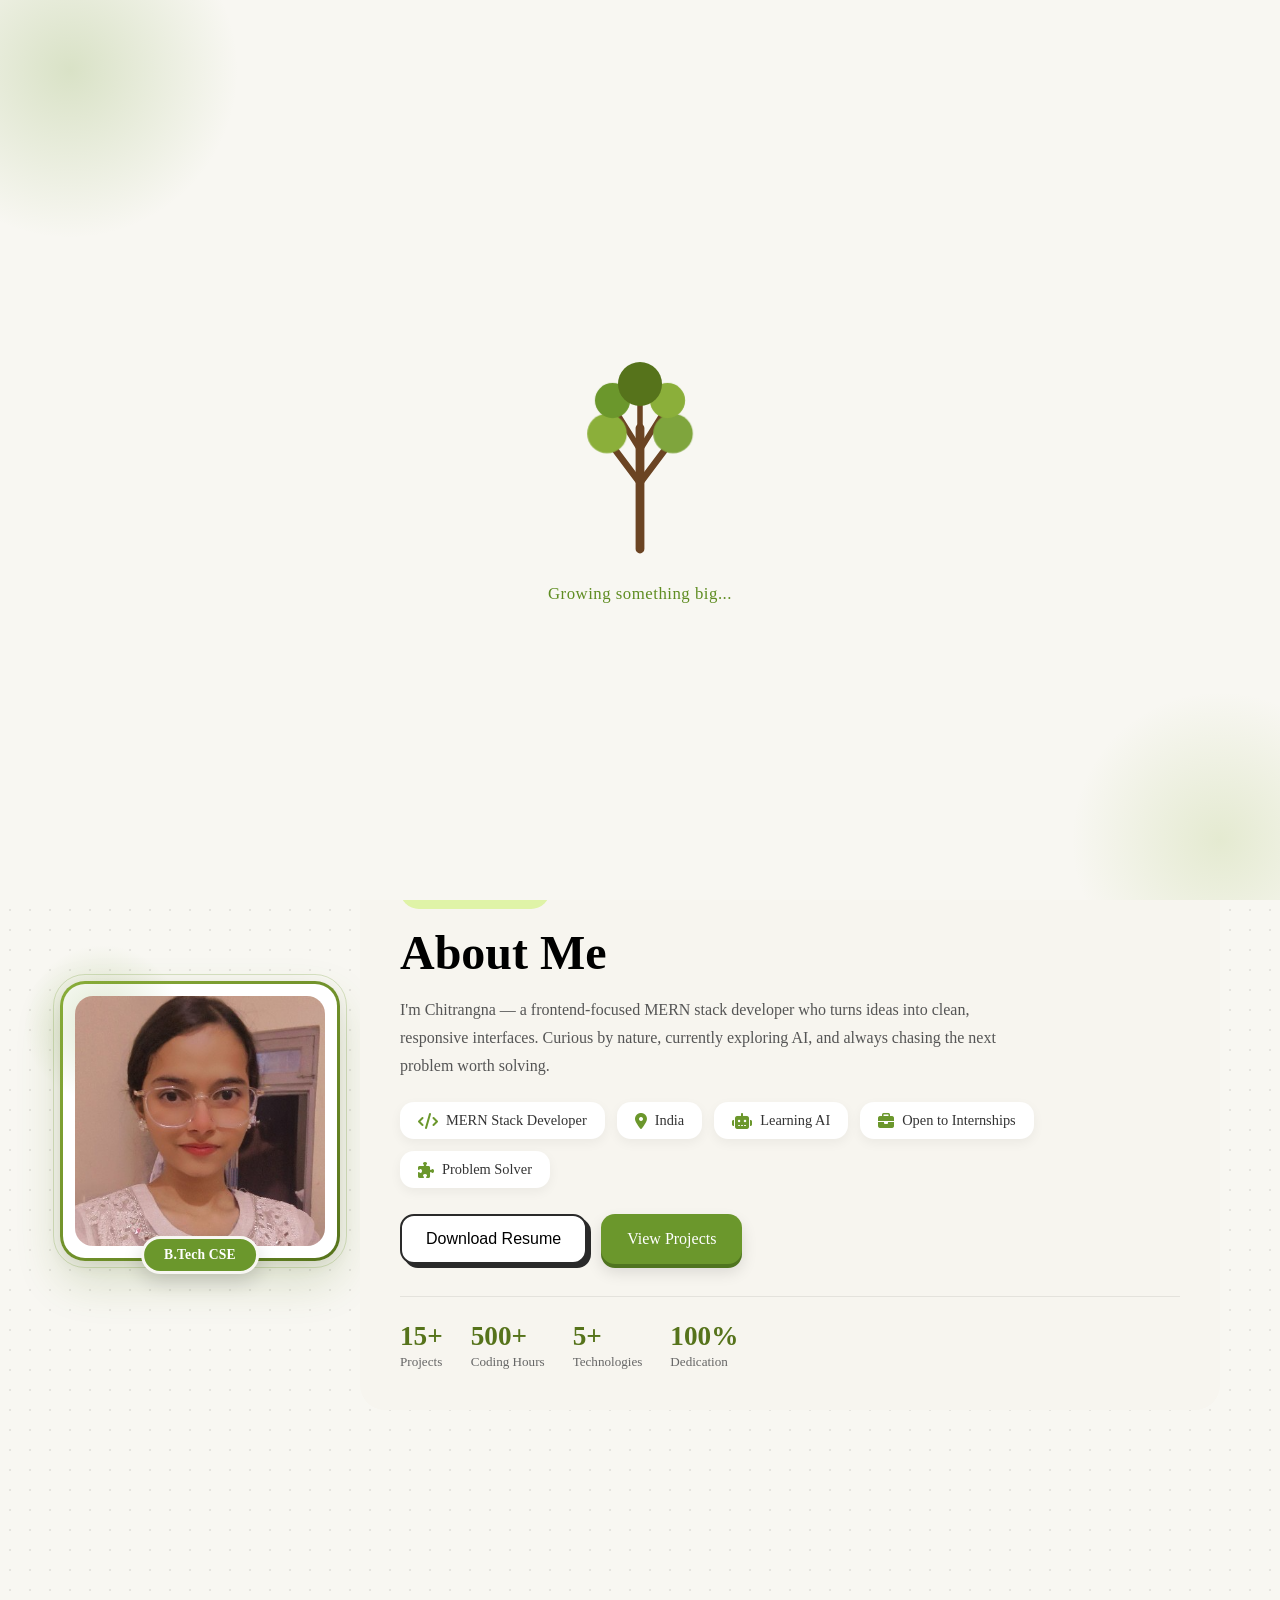
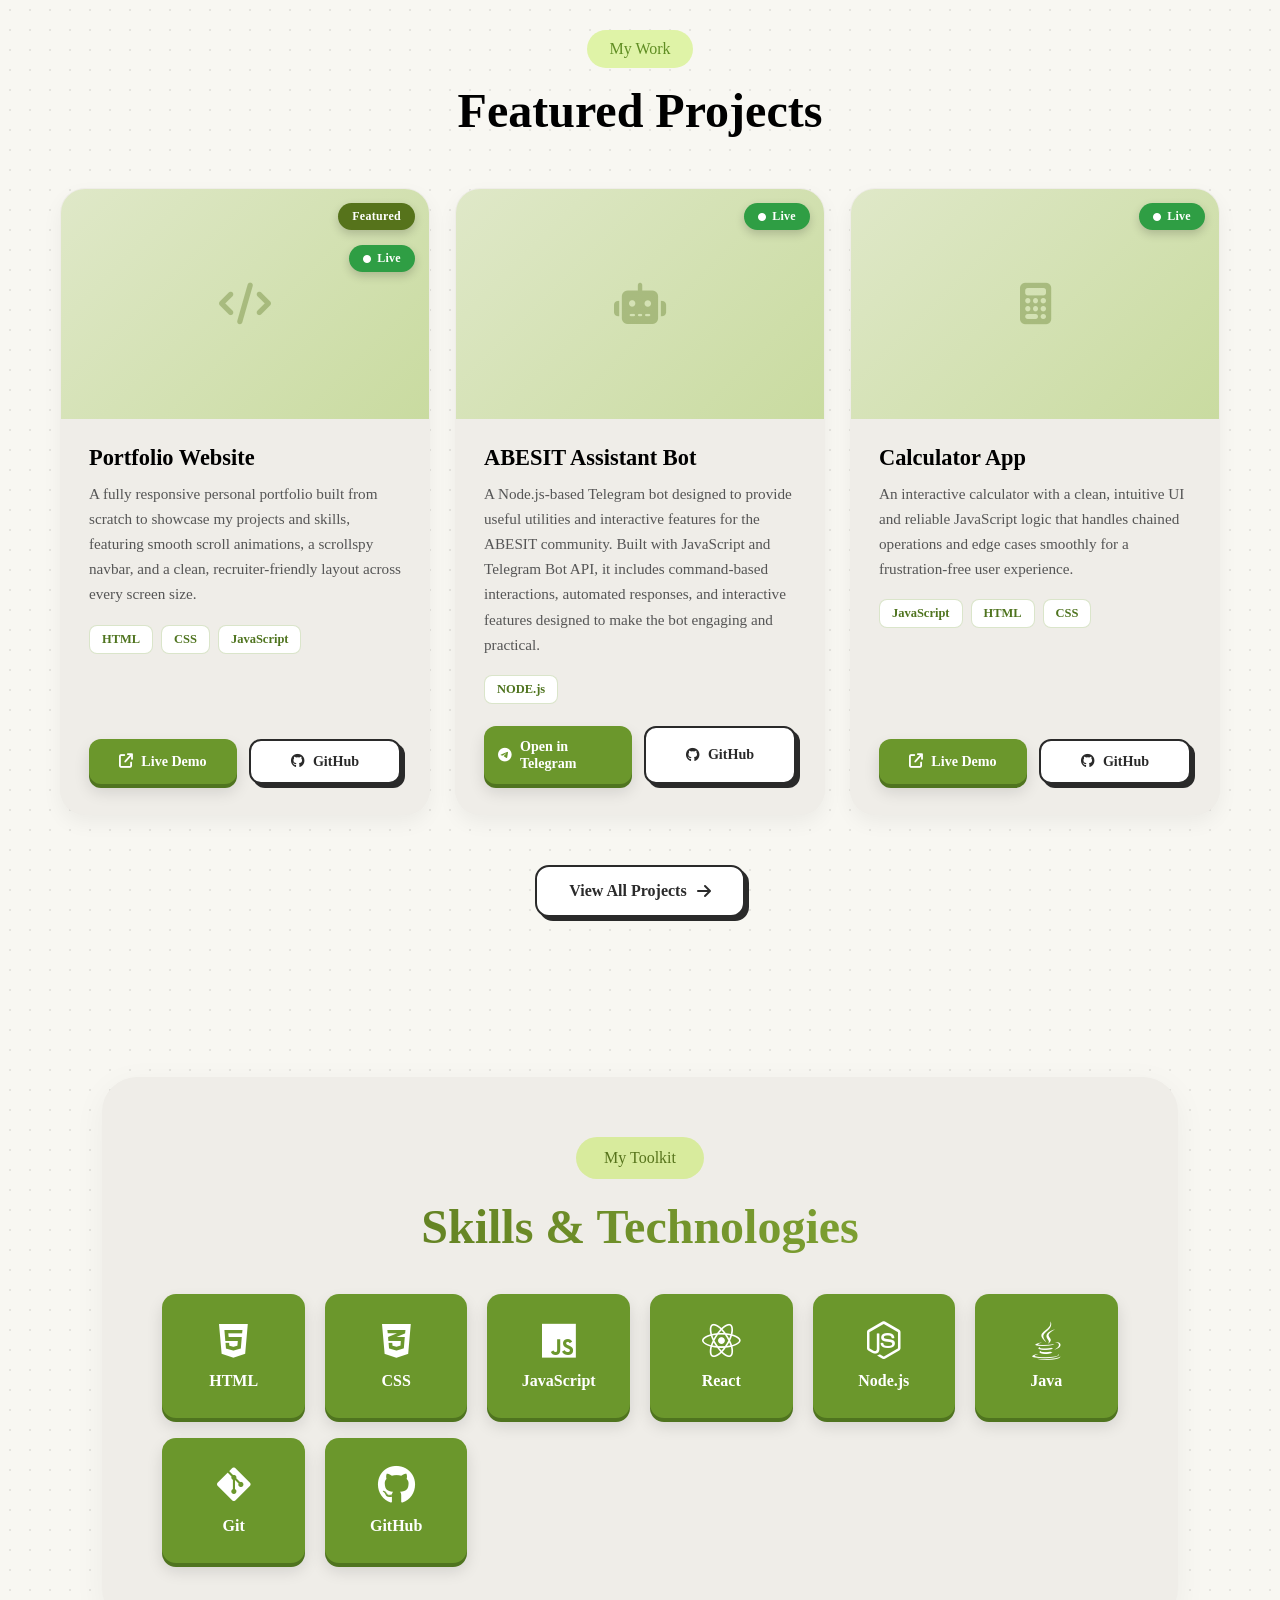
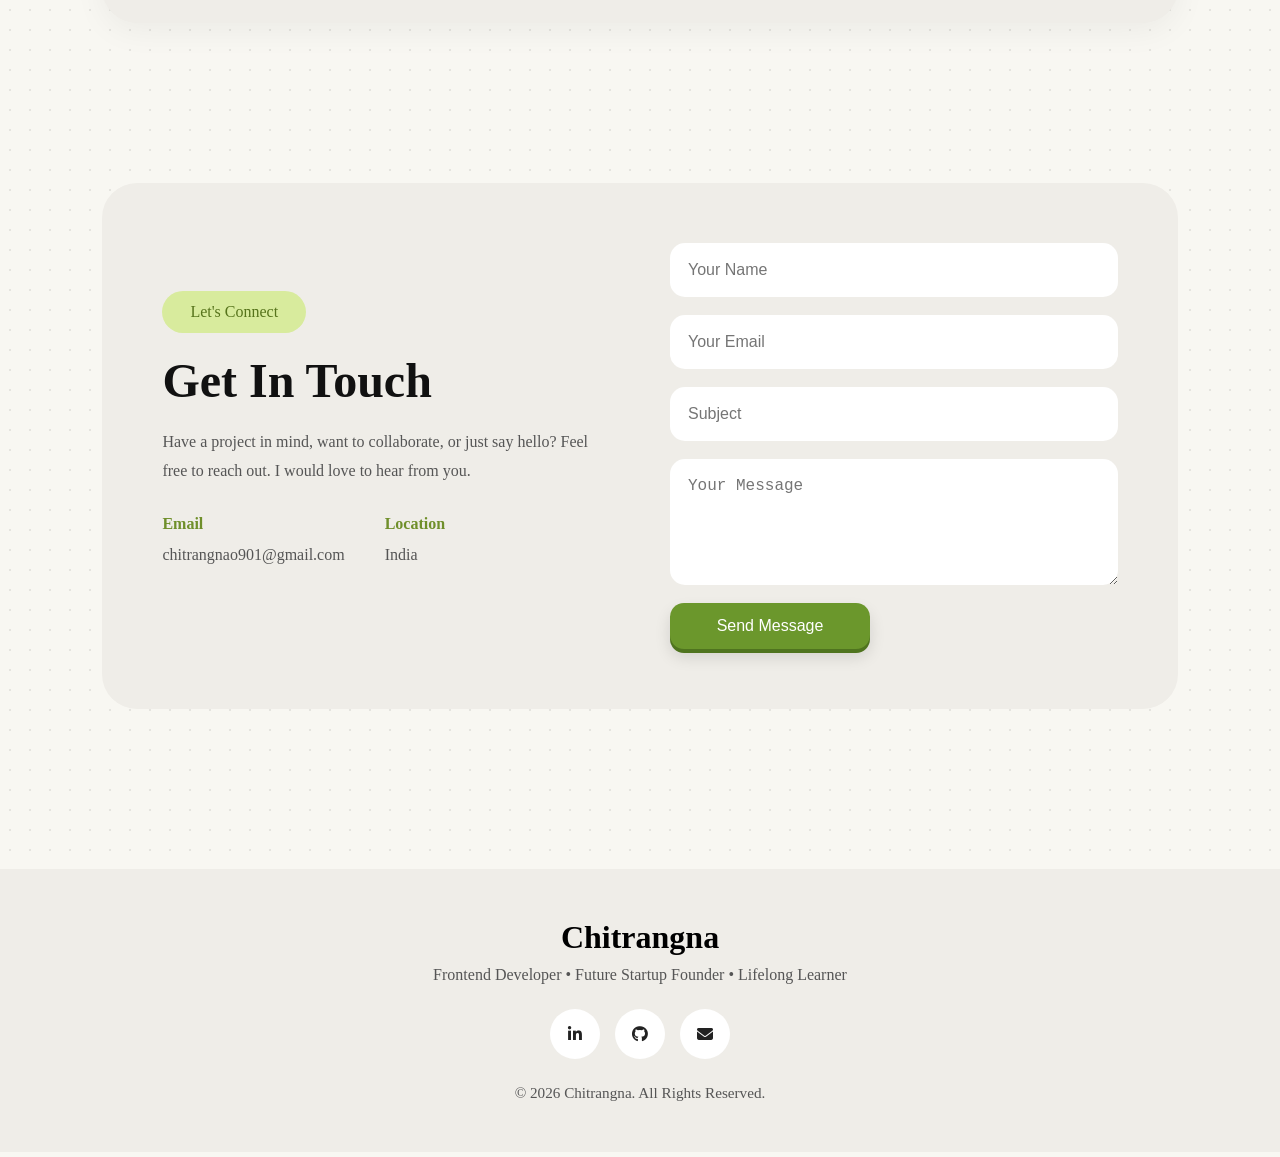
==== commit 40bf6caa: "Update index.html" ====
--- a/index.html
+++ b/index.html
@@ -267,7 +267,7 @@
     </div>
 
     <div class="view-all-wrap">
-        <a href="projects.html" class="view-all-btn">
+        <a href="project.html" class="view-all-btn">
             View All Projects <i class="fa-solid fa-arrow-right"></i>
         </a>
     </div>
--- a/style.css
+++ b/style.css
@@ -432,12 +432,6 @@
     margin-bottom:20px;
 }
 
-/* Typing animation lives BELOW the "Building..." heading.
-   BUG FIX: previously the width animated to 100% (the container's
-   full width), so the cursor kept moving past where the visible
-   text actually ended. Now the width animates in "ch" units that
-   exactly match the tagline's character count (44), so typing and
-   erasing both stop precisely at the real end of the text. */
 .main-p{
     display:inline-block;
     overflow:hidden;
@@ -457,7 +451,7 @@
         width:0;
     }
     40%{
-        width:44ch; /* exact length of "Frontend Developer & Future Startup Founder." */
+        width:44ch;
     }
     60%{
         width:44ch;
@@ -628,17 +622,12 @@
     }
 
     .my-image{
-        order:-1; /* image upar aa jayegi */
+        order:-1;
     }
 
     .main-p{
         margin:0 auto 6px;
     }
-    
-
-    
-
-    
 }
 /*section of about-start-here*/
 #about{
@@ -658,7 +647,6 @@
     padding:12px;
     border-radius:25px;
 
-    /* double border: gradient outer ring + crisp inner white ring */
     background:
         linear-gradient(#fff, #fff) padding-box,
         linear-gradient(135deg, #8BAF3A, #56731b) border-box;
@@ -687,7 +675,6 @@
     animation:floatGlow 8s ease-in-out infinite;
 }
 
-/* NEW: text badge pill instead of a plain graduation-cap icon circle */
 .aside1-badge{
     position:absolute;
     bottom:-16px;
@@ -722,7 +709,6 @@
     transition:transform .5s cubic-bezier(.22,1,.36,1);
 }
 
-/* stronger hover zoom on the photo itself */
 .aside1:hover .my-img2{
     transform:scale(1.09);
 }
@@ -791,7 +777,6 @@
     font-size:1rem;
 }
 
-/* NEW: button group — Download Resume + View Projects */
 .about-buttons{
     display:flex;
     flex-wrap:wrap;
@@ -845,7 +830,6 @@
     box-shadow:0 0 0 #4f741f, 0 4px 8px rgba(0,0,0,.12);
 }
 
-/* NEW: quick stats row so a recruiter gets the profile at a glance */
 .about-stats{
     display:flex;
     flex-wrap:wrap;
@@ -872,7 +856,6 @@
     font-weight:500;
 }
 
-/* scroll-reveal: fades + rises into place once the section enters view */
 [data-reveal]{
     opacity:0;
     transform:translateY(28px);
@@ -979,6 +962,15 @@
     font-size:3rem;
 }
 
+/* NEW: short centered blurb under a page's header tag+heading (used on projects.html) */
+.projects-intro{
+    max-width:640px;
+    margin:16px auto 0;
+    color:#555;
+    line-height:1.75;
+    text-align:center;
+}
+
 .project-grid{
     display:grid;
     grid-template-columns:repeat(auto-fit,minmax(300px,1fr));
@@ -1003,7 +995,6 @@
     box-shadow:0 24px 45px rgba(86,115,27,.18), 0 8px 18px rgba(0,0,0,.08);
 }
 
-/* NEW: project screenshot / preview area */
 .project-thumb{
     position:relative;
     width:100%;
@@ -1036,7 +1027,6 @@
     transform:scale(1.08);
 }
 
-/* NEW: Featured / Live status badge on the thumbnail */
 .project-badge{
     position:absolute;
     z-index:2;
@@ -1091,7 +1081,6 @@
     margin-bottom:18px;
 }
 
-/* NEW: tech stack badges */
 .tech-stack{
     display:flex;
     flex-wrap:wrap;
@@ -1109,7 +1098,6 @@
     border:1px solid rgba(107,151,44,.25);
 }
 
-/* NEW: Live Demo + GitHub link pair */
 .project-links{
     display:flex;
     gap:12px;
@@ -1163,7 +1151,6 @@
     box-shadow:0 0 0 #2a2a2a;
 }
 
-/* NEW: View All Projects CTA below the grid */
 .view-all-wrap{
     text-align:center;
     margin-top:50px;
@@ -1285,7 +1272,6 @@
     border:2px solid #8aaa32;
 }
 
-/* SEND MESSAGE BUTTON */
 .contact-right button{
     width:200px;
     padding:14px 26px;
@@ -1322,8 +1308,6 @@
     0 4px 8px rgba(0,0,0,.12);
 }
 
-/* Responsive */
-
 @media(max-width:900px){
 
     .contact-container{
@@ -1605,3 +1589,47 @@
 #topBtn:hover{
     transform:translateY(-3px);
 }
+
+/* ===== PROJECTS PAGE: page hero (used at top of projects.html) ===== */
+.page-hero{
+    max-width:1200px;
+    margin:60px auto 0;
+    padding:0 20px;
+    text-align:center;
+}
+
+.page-hero .project-tag{
+    margin-bottom:15px;
+}
+
+.page-hero h1{
+    font-size:clamp(2.2rem,5vw,3.4rem);
+    line-height:1.15;
+    margin-bottom:14px;
+}
+
+/* NEW: small filter/category pills above the full grid on projects.html */
+.filter-row{
+    display:flex;
+    flex-wrap:wrap;
+    justify-content:center;
+    gap:10px;
+    margin:34px auto 10px;
+}
+
+.filter-pill{
+    padding:9px 18px;
+    border-radius:50px;
+    background:#efede8;
+    color:#4f741f;
+    font-size:.85rem;
+    font-weight:600;
+    border:1px solid rgba(107,151,44,.25);
+    cursor:default;
+}
+
+.filter-pill.is-active{
+    background:#6b972c;
+    color:#fff;
+    border-color:#6b972c;
+}
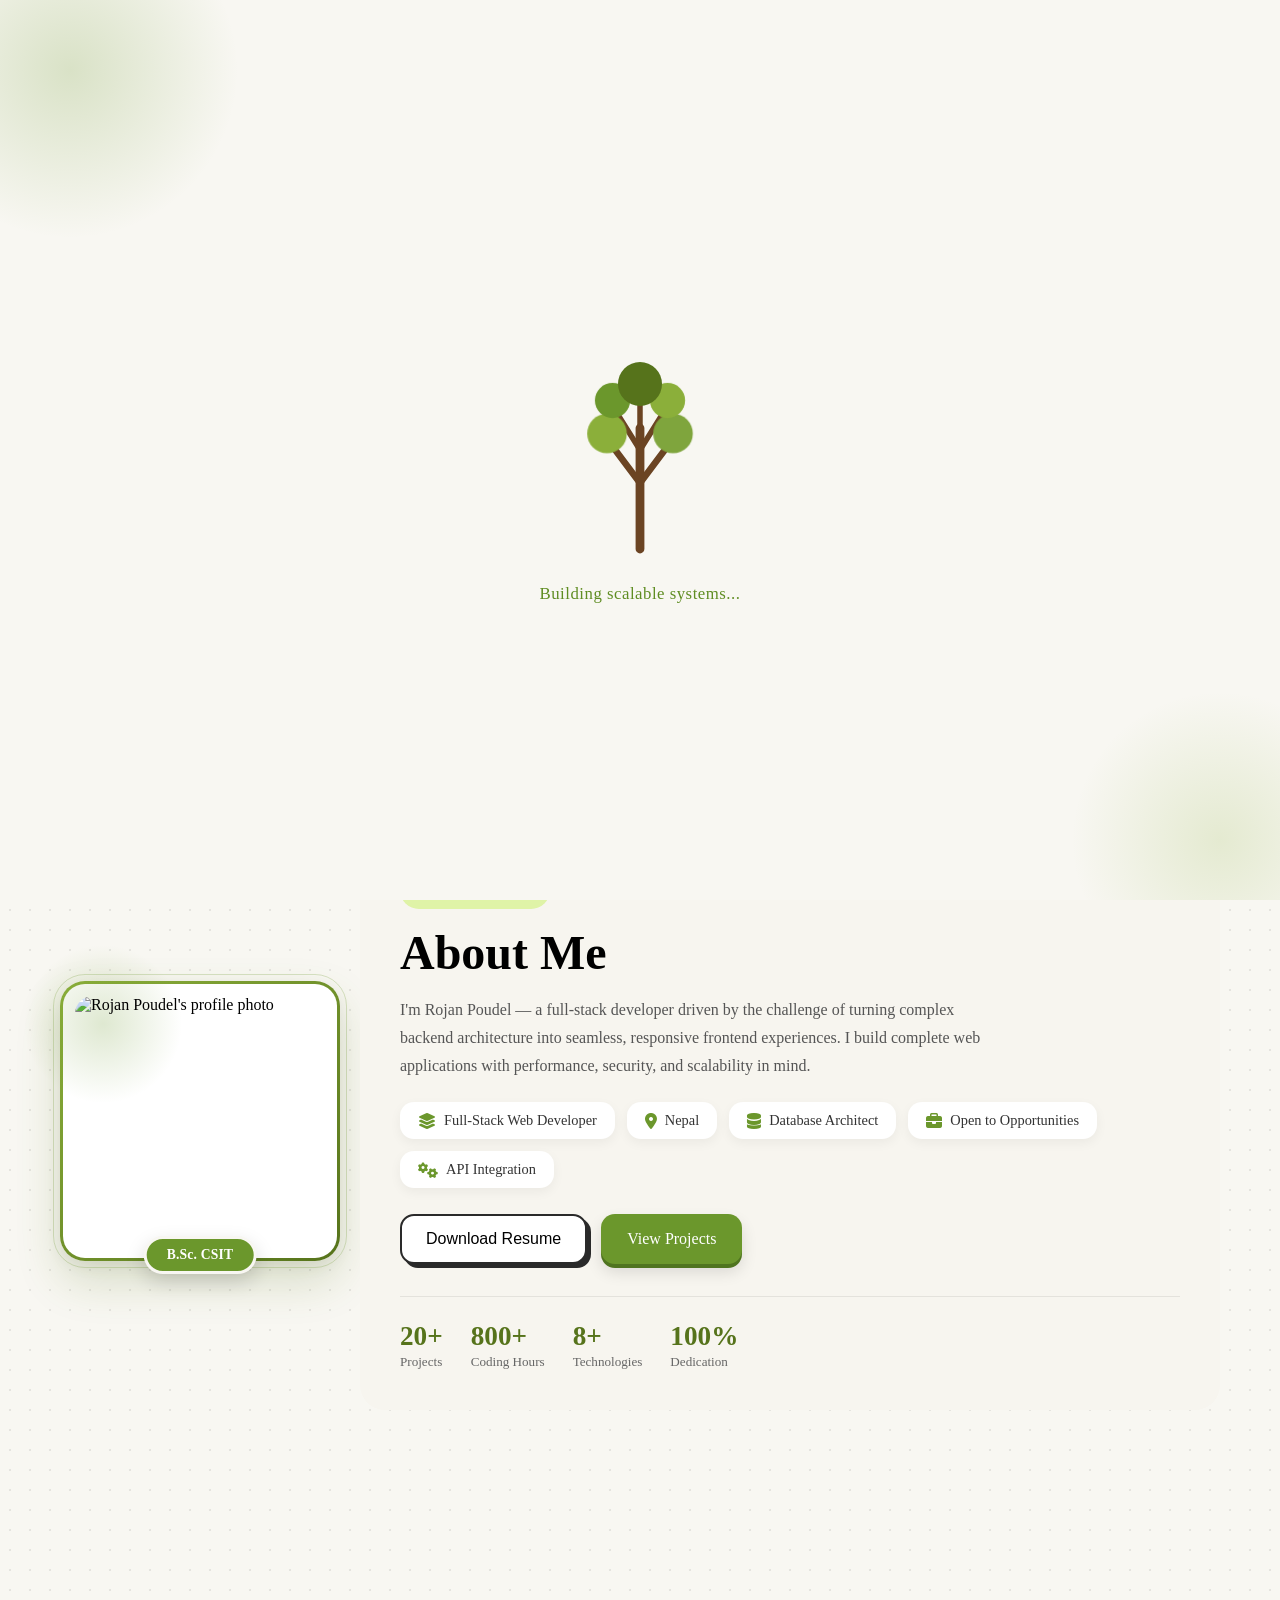
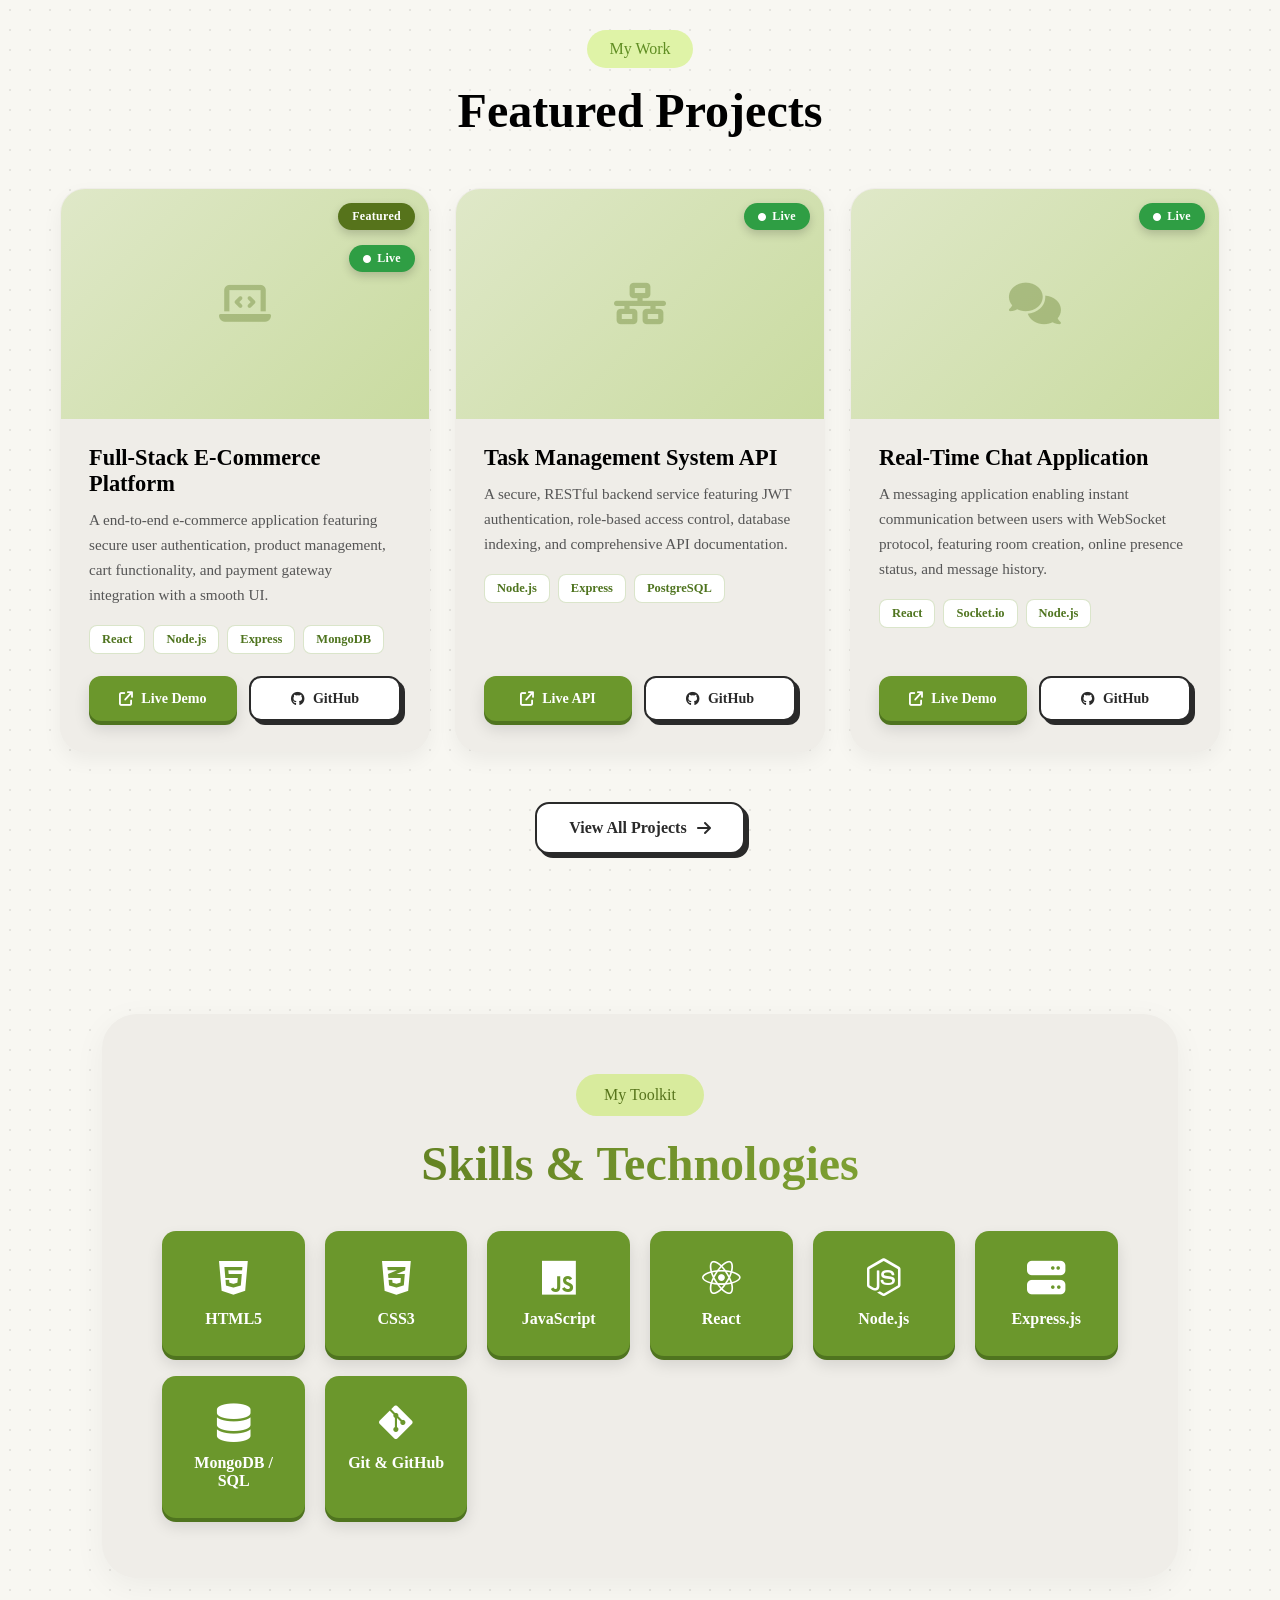
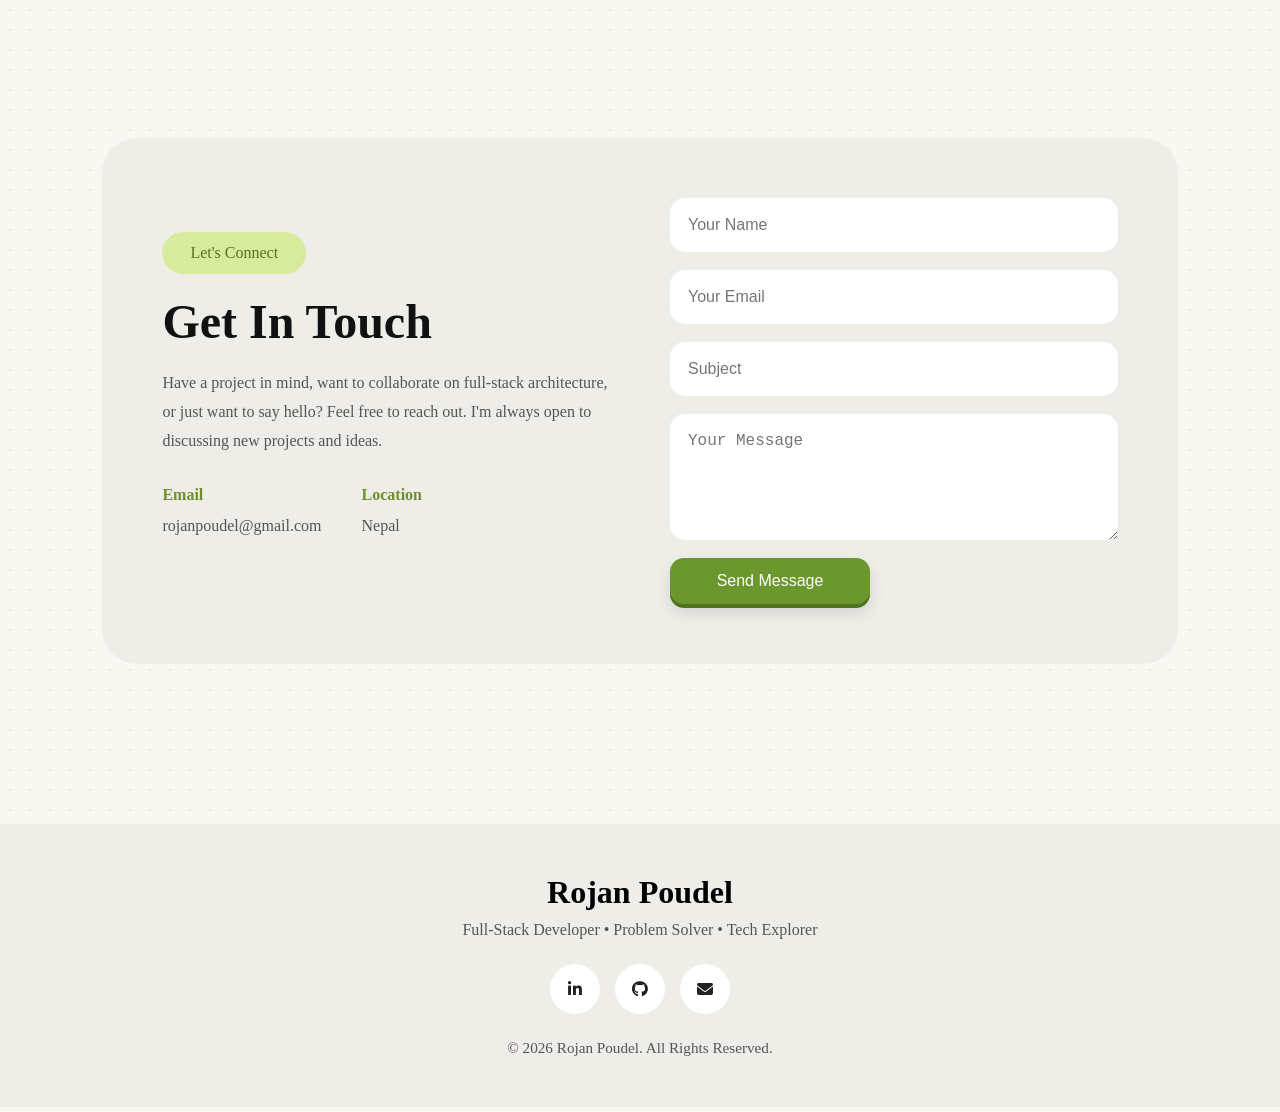
==== commit 64295a60: "Update index.html" ====
--- a/index.html
+++ b/index.html
@@ -3,7 +3,7 @@
 <head>
     <meta charset="UTF-8">
     <meta name="viewport" content="width=device-width, initial-scale=1.0">
-    <title>Document</title>
+    <title>Rojan Poudel | Full-Stack Developer</title>
     <link rel="stylesheet" href="style.css">
     <link rel="stylesheet" href="https://cdnjs.cloudflare.com/ajax/libs/font-awesome/6.5.2/css/all.min.css">
 </head>
@@ -24,7 +24,7 @@
             <circle class="leaf leaf4" cx="125" cy="95" r="16" fill="#8BAF3A"/>
             <circle class="leaf leaf5" cx="100" cy="80" r="20" fill="#56731b"/>
         </svg>
-        <p class="preloader-text">Growing something big<span class="dots">...</span></p>
+        <p class="preloader-text">Building scalable systems<span class="dots">...</span></p>
     </div>
 
     <header id="mainHeader">
@@ -32,7 +32,7 @@
             <div class="links">
                 <li>
                     <a class="header-a" href="index.html" id="logoLink">
-                        <img class="logo" src="logo.png">
+                        <img class="logo" src="logo.png" alt="Rojan Poudel Logo">
                     </a>
                 </li>
                 <div class="nav-links-mobile" id="navLinksMobile">
@@ -40,28 +40,28 @@
                         <a class="header-a nav-link active" href="index.html" data-section="home">Home</a>
                     </li>
                     <li>
-                        <a class="header-a nav-link" href="#about" data-section="about">about</a>
-                    </li>
-                    <li>
-                        <a class="header-a nav-link" href="projects.html">projects</a>
-                    </li>
-                    <li>
-                        <a class="header-a nav-link" href="#contact" data-section="contact">contact</a>
-                    </li>
-                    <li>
-                        <a class="header-a nav-link" href="#skills" data-section="skills">skills</a>
+                        <a class="header-a nav-link" href="#about" data-section="about">About</a>
+                    </li>
+                    <li>
+                        <a class="header-a nav-link" href="#projects" data-section="projects">Projects</a>
+                    </li>
+                    <li>
+                        <a class="header-a nav-link" href="#skills" data-section="skills">Skills</a>
+                    </li>
+                    <li>
+                        <a class="header-a nav-link" href="#contact" data-section="contact">Contact</a>
                     </li>
                 </div>
             </div>
             <div class="buttons" id="buttonsMenu">
                 <button class="resume">
-                    <a class="button-a">
+                    <a class="button-a" href="resume.pdf" download>
                         Download Resume
                     </a>
                 </button>
                 <button class="contact-button">
-                    <a class="button-a">
-                        Contact-me
+                    <a class="button-a" href="#contact">
+                        Contact Me
                     </a>
                 </button>
             </div>
@@ -69,72 +69,63 @@
                 <i class="fa-solid fa-ellipsis-vertical"></i>
             </button>
         </ul>
-        
-    </header> <!--header-end-here-->
-    <section class="main" id="home">
+    </header> <section class="main" id="home">
         <div class="main-2">
             <div class="badge">
-                Hello! I am Chitrangna
+                Hello! I am Rojan Poudel
             </div>
             <h1 class="main-h1">
-                Building beautiful and impactful web experiences.
+                Crafting robust, full-stack digital solutions.
             </h1>
-            <p class="main-p">Frontend Developer &amp; Future Startup Founder.</p>
+            <p class="main-p">Full-Stack Developer &amp; Tech Enthusiast.</p>
 
             <div class="social-icons">
-               <a href="https://linkedin.com/in/chitrangna-885abb413" target="_blank" rel="noopener">
+               <a href="https://linkedin.com/in/rojan-poudel" target="_blank" rel="noopener">
                     <i class="fa-brands fa-linkedin-in"></i>
                 </a>
-                <a href="https://github.com/chitrangna-dev" target="_blank" rel="noopener">
+                <a href="https://github.com/rojanpoudel" target="_blank" rel="noopener">
                     <i class="fa-brands fa-github"></i>
                 </a>
-                <a href="mailto:chitrangna@gmail.com">
+                <a href="mailto:rojanpoudel@gmail.com">
                     <i class="fa-solid fa-envelope"></i>
                 </a>
             </div>
-        </div><!--main-2-end-here-->
-        <div class="my-image">
-            <img class="img" src="my-image.PNG" alt="Profile">
-            <div class="circle">
-                       
-            </div>
-        </div>
-    </section><!--main end-here-->
-    <section id="about">
+        </div><div class="my-image">
+            <img class="img" src="rojan-image.jpg" alt="Rojan Poudel Profile">
+            <div class="circle"></div>
+        </div>
+    </section><section id="about">
         <div class="aside1" data-reveal>
-            <img class="my-img2" src="my-image.PNG" alt="Chitrangna's profile photo">
-            <span class="aside1-badge">B.Tech CSE</span>
+            <img class="my-img2" src="rojan-image.jpg" alt="Rojan Poudel's profile photo">
+            <span class="aside1-badge">B.Sc. CSIT</span>
         </div>
         <div class="aside2" data-reveal>
             <span class="about-tag">Get To Know Me</span>
             <h2>About Me</h2>
             <p class="text">
-                I'm Chitrangna — a frontend-focused MERN stack developer who
-                turns ideas into clean, responsive interfaces. Curious by
-                nature, currently exploring AI, and always chasing the next
-                problem worth solving.
+                I'm Rojan Poudel — a full-stack developer driven by the challenge of turning complex backend architecture into seamless, responsive frontend experiences. I build complete web applications with performance, security, and scalability in mind.
             </p>
 
             <div class="about-highlights">
                 <div class="highlight-chip">
-                    <i class="fa-solid fa-code"></i>
-                    MERN Stack Developer
+                    <i class="fa-solid fa-layer-group"></i>
+                    Full-Stack Web Developer
                 </div>
                 <div class="highlight-chip">
                     <i class="fa-solid fa-location-dot"></i>
-                    India
-                </div>
-                <div class="highlight-chip">
-                    <i class="fa-solid fa-robot"></i>
-                    Learning AI
+                    Nepal
+                </div>
+                <div class="highlight-chip">
+                    <i class="fa-solid fa-database"></i>
+                    Database Architect
                 </div>
                 <div class="highlight-chip">
                     <i class="fa-solid fa-briefcase"></i>
-                    Open to Internships
-                </div>
-                <div class="highlight-chip">
-                    <i class="fa-solid fa-puzzle-piece"></i>
-                    Problem Solver
+                    Open to Opportunities
+                </div>
+                <div class="highlight-chip">
+                    <i class="fa-solid fa-gears"></i>
+                    API Integration
                 </div>
             </div>
 
@@ -149,15 +140,15 @@
 
             <div class="about-stats">
                 <div class="about-stat">
-                    <h3>15+</h3>
+                    <h3>20+</h3>
                     <span>Projects</span>
                 </div>
                 <div class="about-stat">
-                    <h3>500+</h3>
+                    <h3>800+</h3>
                     <span>Coding Hours</span>
                 </div>
                 <div class="about-stat">
-                    <h3>5+</h3>
+                    <h3>8+</h3>
                     <span>Technologies</span>
                 </div>
                 <div class="about-stat">
@@ -167,257 +158,219 @@
             </div>
 
         </div>
-
     </section>
 
     <section class="projects" id="projects">
-
-    <div class="projects-header">
-        <span class="project-tag">My Work</span>
-        <h2>Featured Projects</h2>
-    </div>
-
-    <div class="project-grid">
-
-        <div class="project-card">
-            <div class="project-thumb">
-                <div class="project-thumb-fallback"><i class="fa-solid fa-code"></i></div>
-                <img src="project-portfolio.jpg" alt="Portfolio Website preview" loading="lazy" onerror="this.style.display='none'">
-                <span class="project-badge featured">Featured</span>
-                <span class="project-badge live" style="top:56px;"><i class="fa-solid fa-circle"></i> Live</span>
-            </div>
-            <div class="project-body">
-                <h3>Portfolio Website</h3>
+        <div class="projects-header">
+            <span class="project-tag">My Work</span>
+            <h2>Featured Projects</h2>
+        </div>
+
+        <div class="project-grid">
+
+            <div class="project-card">
+                <div class="project-thumb">
+                    <div class="project-thumb-fallback"><i class="fa-solid fa-laptop-code"></i></div>
+                    <img src="project-e-commerce.jpg" alt="E-Commerce Web Application" loading="lazy" onerror="this.style.display='none'">
+                    <span class="project-badge featured">Featured</span>
+                    <span class="project-badge live" style="top:56px;"><i class="fa-solid fa-circle"></i> Live</span>
+                </div>
+                <div class="project-body">
+                    <h3>Full-Stack E-Commerce Platform</h3>
+                    <p>
+                        A end-to-end e-commerce application featuring secure user authentication, product management, cart functionality, and payment gateway integration with a smooth UI.
+                    </p>
+                    <div class="tech-stack">
+                        <span class="tech-badge">React</span>
+                        <span class="tech-badge">Node.js</span>
+                        <span class="tech-badge">Express</span>
+                        <span class="tech-badge">MongoDB</span>
+                    </div>
+                    <div class="project-links">
+                        <a href="https://rojan-shop.netlify.app/" class="project-link live" target="_blank" rel="noopener">
+                            <i class="fa-solid fa-arrow-up-right-from-square"></i> Live Demo
+                        </a>
+                        <a href="https://github.com/rojanpoudel/fullstack-ecommerce" class="project-link github" target="_blank" rel="noopener">
+                            <i class="fa-brands fa-github"></i> GitHub
+                        </a>
+                    </div>
+                </div>
+            </div>
+
+            <div class="project-card">
+                <div class="project-thumb">
+                    <div class="project-thumb-fallback"><i class="fa-solid fa-network-wired"></i></div>
+                    <img src="project-rest-api.jpg" alt="RESTful API Backend preview" loading="lazy" onerror="this.style.display='none'">
+                    <span class="project-badge live"><i class="fa-solid fa-circle"></i> Live</span>
+                </div>
+                <div class="project-body">
+                    <h3>Task Management System API</h3>
+                    <p>
+                        A secure, RESTful backend service featuring JWT authentication, role-based access control, database indexing, and comprehensive API documentation.
+                    </p>
+                    <div class="tech-stack">
+                        <span class="tech-badge">Node.js</span>
+                        <span class="tech-badge">Express</span>
+                        <span class="tech-badge">PostgreSQL</span>
+                    </div>
+                    <div class="project-links">
+                        <a href="https://rojan-api.onrender.com" class="project-link live" target="_blank" rel="noopener">
+                            <i class="fa-solid fa-arrow-up-right-from-square"></i> Live API
+                        </a>
+                        <a href="https://github.com/rojanpoudel/task-manager-api" class="project-link github" target="_blank" rel="noopener">
+                            <i class="fa-brands fa-github"></i> GitHub
+                        </a>
+                    </div>
+                </div>
+            </div>
+
+            <div class="project-card">
+                <div class="project-thumb">
+                    <div class="project-thumb-fallback"><i class="fa-solid fa-comments"></i></div>
+                    <img src="project-chat-app.jpg" alt="Real-time Chat App preview" loading="lazy" onerror="this.style.display='none'">
+                    <span class="project-badge live"><i class="fa-solid fa-circle"></i> Live</span>
+                </div>
+                <div class="project-body">
+                    <h3>Real-Time Chat Application</h3>
+                    <p>
+                        A messaging application enabling instant communication between users with WebSocket protocol, featuring room creation, online presence status, and message history.
+                    </p>
+                    <div class="tech-stack">
+                        <span class="tech-badge">React</span>
+                        <span class="tech-badge">Socket.io</span>
+                        <span class="tech-badge">Node.js</span>
+                    </div>
+                    <div class="project-links">
+                        <a href="https://rojan-chat.netlify.app/" class="project-link live" target="_blank" rel="noopener">
+                            <i class="fa-solid fa-arrow-up-right-from-square"></i> Live Demo
+                        </a>
+                        <a href="https://github.com/rojanpoudel/realtime-chat-app" class="project-link github" target="_blank" rel="noopener">
+                            <i class="fa-brands fa-github"></i> GitHub
+                        </a>
+                    </div>
+                </div>
+            </div>
+
+        </div>
+
+        <div class="view-all-wrap">
+            <a href="projects.html" class="view-all-btn">
+                View All Projects <i class="fa-solid fa-arrow-right"></i>
+            </a>
+        </div>
+    </section>
+
+    <section class="skills-section" id="skills">
+        <div class="skills-container">
+            <span class="skills-tag">My Toolkit</span>
+            <h2>Skills & Technologies</h2>
+
+            <div class="skills-grid">
+                <div class="skill-card">
+                    <i class="fa-brands fa-html5"></i>
+                    <h4>HTML5</h4>
+                </div>
+
+                <div class="skill-card">
+                    <i class="fa-brands fa-css3-alt"></i>
+                    <h4>CSS3</h4>
+                </div>
+
+                <div class="skill-card">
+                    <i class="fa-brands fa-js"></i>
+                    <h4>JavaScript</h4>
+                </div>
+
+                <div class="skill-card">
+                    <i class="fa-brands fa-react"></i>
+                    <h4>React</h4>
+                </div>
+
+                <div class="skill-card">
+                    <i class="fa-brands fa-node-js"></i>
+                    <h4>Node.js</h4>
+                </div>
+
+                <div class="skill-card">
+                    <i class="fa-solid fa-server"></i>
+                    <h4>Express.js</h4>
+                </div>
+
+                <div class="skill-card">
+                    <i class="fa-solid fa-database"></i>
+                    <h4>MongoDB / SQL</h4>
+                </div>
+
+                <div class="skill-card">
+                    <i class="fa-brands fa-git-alt"></i>
+                    <h4>Git & GitHub</h4>
+                </div>
+            </div>
+        </div>
+    </section>
+
+    <section class="contact" id="contact">
+        <div class="contact-container">
+            <div class="contact-left">
+                <span class="contact-tag">Let's Connect</span>
+                <h2>Get In Touch</h2>
                 <p>
-                    A fully responsive personal portfolio built from scratch to showcase
-                    my projects and skills, featuring smooth scroll animations, a
-                    scrollspy navbar, and a clean, recruiter-friendly layout across
-                    every screen size.
+                    Have a project in mind, want to collaborate on full-stack architecture, or just want to say hello? Feel free to reach out. I'm always open to discussing new projects and ideas.
                 </p>
-                <div class="tech-stack">
-                    <span class="tech-badge">HTML</span>
-                    <span class="tech-badge">CSS</span>
-                    <span class="tech-badge">JavaScript</span>
-                </div>
-                <div class="project-links">
-                    <a href="https://chitrangna.netlify.app/" class="project-link live" target="_blank" rel="noopener">
-                        <i class="fa-solid fa-arrow-up-right-from-square"></i> Live Demo
-                    </a>
-                    <a href="https://github.com/chitrangna-dev/portfolio" class="project-link github" target="_blank" rel="noopener">
-                        <i class="fa-brands fa-github"></i> GitHub
-                    </a>
-                </div>
-            </div>
-        </div>
-
-        <div class="project-card">
-            <div class="project-thumb">
-                <div class="project-thumb-fallback"><i class="fa-solid fa-robot"></i></div>
-                <img src="project-assistant-bot.jpg" alt="ABESIT Assistant Bot preview" loading="lazy" onerror="this.style.display='none'">
-                <span class="project-badge live"><i class="fa-solid fa-circle"></i> Live</span>
-            </div>
-            <div class="project-body">
-                <h3>ABESIT Assistant Bot</h3>
-                <p>
-                    A Node.js-based Telegram bot designed to provide useful utilities and interactive features for the ABESIT community. Built with JavaScript and Telegram Bot API, it includes command-based interactions, automated responses, and interactive features designed to make the bot engaging and practical.
-                </p>
-                <div class="tech-stack">
-                    <span class="tech-badge">NODE.js</span>
-                </div>
-                <div class="project-links">
-                    <a href=""https://t.me/ABESITBot" class="project-link live" target="_blank" rel="noopener">
-                        <i class="fa-brands fa-telegram"></i> Open in Telegram
-                    </a>
-                    <a href="https://github.com/chitrangna-dev" class="project-link github" target="_blank" rel="noopener">
-                        <i class="fa-brands fa-github"></i> GitHub
-                    </a>
-                </div>
-            </div>
-        </div>
-
-        <div class="project-card">
-            <div class="project-thumb">
-                <div class="project-thumb-fallback"><i class="fa-solid fa-calculator"></i></div>
-                <img src="project-calculator.jpg" alt="Calculator App preview" loading="lazy" onerror="this.style.display='none'">
-                <span class="project-badge live"><i class="fa-solid fa-circle"></i> Live</span>
-            </div>
-            <div class="project-body">
-                <h3>Calculator App</h3>
-                <p>
-                    An interactive calculator with a clean, intuitive UI and reliable
-                    JavaScript logic that handles chained operations and edge cases
-                    smoothly for a frustration-free user experience.
-                </p>
-                <div class="tech-stack">
-                    <span class="tech-badge">JavaScript</span>
-                    <span class="tech-badge">HTML</span>
-                    <span class="tech-badge">CSS</span>
-                </div>
-                <div class="project-links">
-                    <a href="https://procompute.netlify.app/" class="project-link live" target="_blank" rel="noopener">
-                        <i class="fa-solid fa-arrow-up-right-from-square"></i> Live Demo
-                    </a>
-                    <a href="https://github.com/chitrangna-dev/calculator-" class="project-link github" target="_blank" rel="noopener">
-                        <i class="fa-brands fa-github"></i> GitHub
-                    </a>
-                </div>
-            </div>
-        </div>
-
-    </div>
-
-    <div class="view-all-wrap">
-        <a href="project.html" class="view-all-btn">
-            View All Projects <i class="fa-solid fa-arrow-right"></i>
-        </a>
-    </div>
-
-</section>
-
-<!--section of skills-->
-<section class="skills-section" id="skills">
-
-    <div class="skills-container">
-
-        <span class="skills-tag">My Toolkit</span>
-
-        <h2>Skills & Technologies</h2>
-
-        <div class="skills-grid">
-
-            <div class="skill-card">
-                <i class="fa-brands fa-html5"></i>
-                <h4>HTML</h4>
-            </div>
-
-            <div class="skill-card">
-                <i class="fa-brands fa-css3-alt"></i>
-                <h4>CSS</h4>
-            </div>
-
-            <div class="skill-card">
-                <i class="fa-brands fa-js"></i>
-                <h4>JavaScript</h4>
-            </div>
-
-            <div class="skill-card">
-                <i class="fa-brands fa-react"></i>
-                <h4>React</h4>
-            </div>
-
-            <div class="skill-card">
-                <i class="fa-brands fa-node-js"></i>
-                <h4>Node.js</h4>
-            </div>
-
-            <div class="skill-card">
-                <i class="fa-brands fa-java"></i>
-                <h4>Java</h4>
-            </div>
-
-            <div class="skill-card">
-                <i class="fa-brands fa-git-alt"></i>
-                <h4>Git</h4>
-            </div>
-
-            <div class="skill-card">
-                <i class="fa-brands fa-github"></i>
-                <h4>GitHub</h4>
-            </div>
-
-        </div>
-
-    </div>
-
-</section>
-
-<!--section of contact (sabse last, footer se pehle)-->
-<section class="contact" id="contact">
-    <div class="contact-container">
-
-        <div class="contact-left">
-            <span class="contact-tag">Let's Connect</span>
-
-            <h2>Get In Touch</h2>
-
+
+                <div class="contact-info">
+                    <div>
+                        <h4>Email</h4>
+                        <p>rojanpoudel@gmail.com</p>
+                    </div>
+
+                    <div>
+                        <h4>Location</h4>
+                        <p>Nepal</p>
+                    </div>
+                </div>
+            </div>
+
+            <div class="contact-right">
+                <form>
+                    <input type="text" placeholder="Your Name" required>
+                    <input type="email" placeholder="Your Email" required>
+                    <input type="text" placeholder="Subject">
+                    <textarea rows="5" placeholder="Your Message" required></textarea>
+                    <button type="submit">Send Message</button>
+                </form>
+            </div>
+        </div>
+    </section>
+
+    <footer class="footer">
+        <div class="footer-content">
+            <h3>Rojan Poudel</h3>
             <p>
-                Have a project in mind, want to collaborate,
-                or just say hello? Feel free to reach out.
-                I would love to hear from you.
+                Full-Stack Developer • Problem Solver • Tech Explorer
             </p>
 
-            <div class="contact-info">
-                <div>
-                    <h4>Email</h4>
-                    <p>chitrangnao901@gmail.com</p>
-                </div>
-
-                <div>
-                    <h4>Location</h4>
-                    <p>India</p>
-                </div>
-            </div>
-        </div>
-
-        <div class="contact-right">
-            <form>
-                <input type="text" placeholder="Your Name" required>
-
-                <input type="email" placeholder="Your Email" required>
-
-                <input type="text" placeholder="Subject">
-
-                <textarea rows="5" placeholder="Your Message"></textarea>
-
-                <button type="submit">Send Message</button>
-            </form>
-        </div>
-
-    </div>
-</section>
-
-<footer class="footer">
-
-    <div class="footer-content">
-
-        <h3>Chitrangna</h3>
-
-        <p>
-            Frontend Developer • Future Startup Founder • Lifelong Learner
-        </p>
-
-        <div class="footer-socials">
-
-            <a href="https://linkedin.com/in/chitrangna-885abb413" target="_blank" rel="noopener">
-                <i class="fa-brands fa-linkedin-in"></i>
-            </a>
-
-            <a href="https://github.com/chitrangna-dev" target="_blank" rel="noopener">
-                <i class="fa-brands fa-github"></i>
-            </a>
-
-            <a href="mailto:chitrangna@gmail.com">
-                <i class="fa-solid fa-envelope"></i>
-            </a>
-
-        </div>
-
-        <p class="copyright">
-            © 2026 Chitrangna. All Rights Reserved.
-        </p>
-
-    </div>
-
-</footer>
-
-<!-- Scroll To Top Button -->
-
-<button id="topBtn">
-    <i class="fa-solid fa-arrow-up"></i>
-</button>
-<script src="script.js"></script>
-
-    
-    
+            <div class="footer-socials">
+                <a href="https://linkedin.com/in/rojan-poudel" target="_blank" rel="noopener">
+                    <i class="fa-brands fa-linkedin-in"></i>
+                </a>
+                <a href="https://github.com/rojanpoudel" target="_blank" rel="noopener">
+                    <i class="fa-brands fa-github"></i>
+                </a>
+                <a href="mailto:rojanpoudel@gmail.com">
+                    <i class="fa-solid fa-envelope"></i>
+                </a>
+            </div>
+
+            <p class="copyright">
+                © 2026 Rojan Poudel. All Rights Reserved.
+            </p>
+        </div>
+    </footer>
+
+    <button id="topBtn">
+        <i class="fa-solid fa-arrow-up"></i>
+    </button>
+    <script src="script.js"></script>
 </body>
 </html>
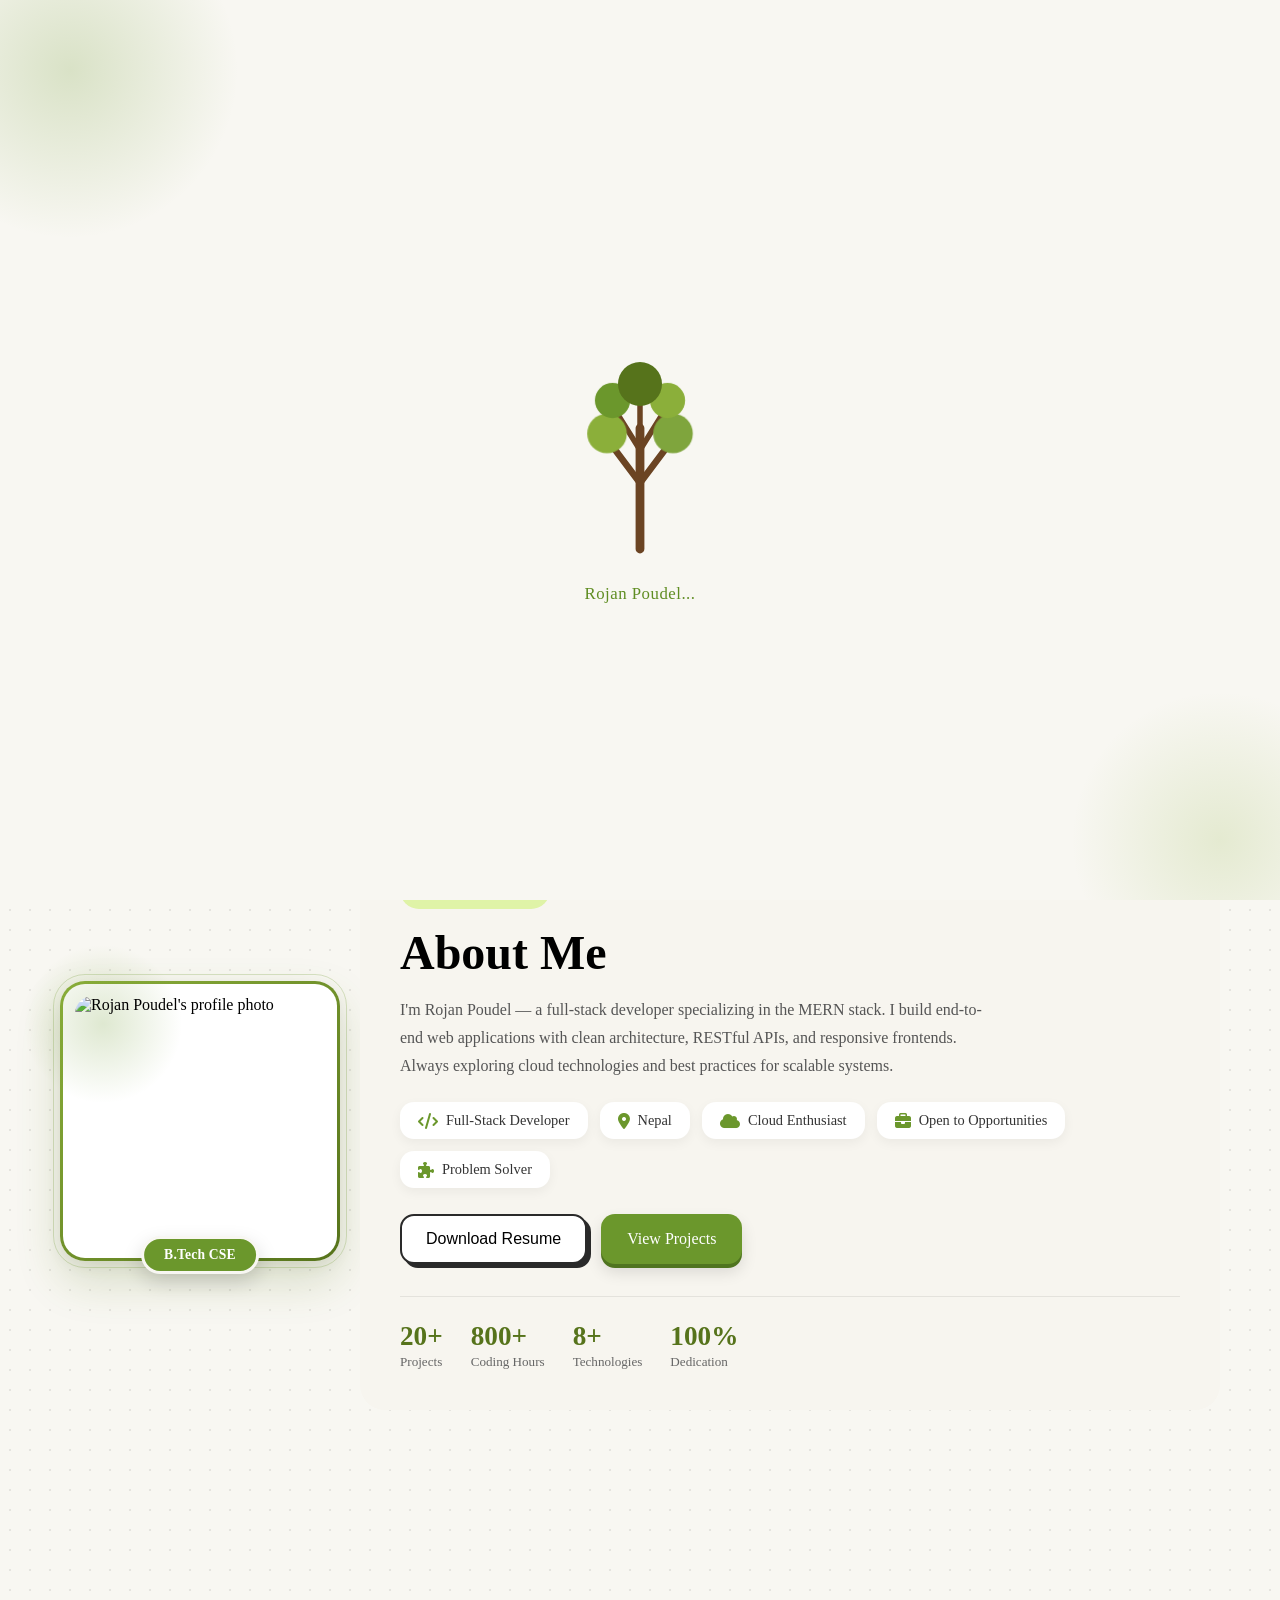
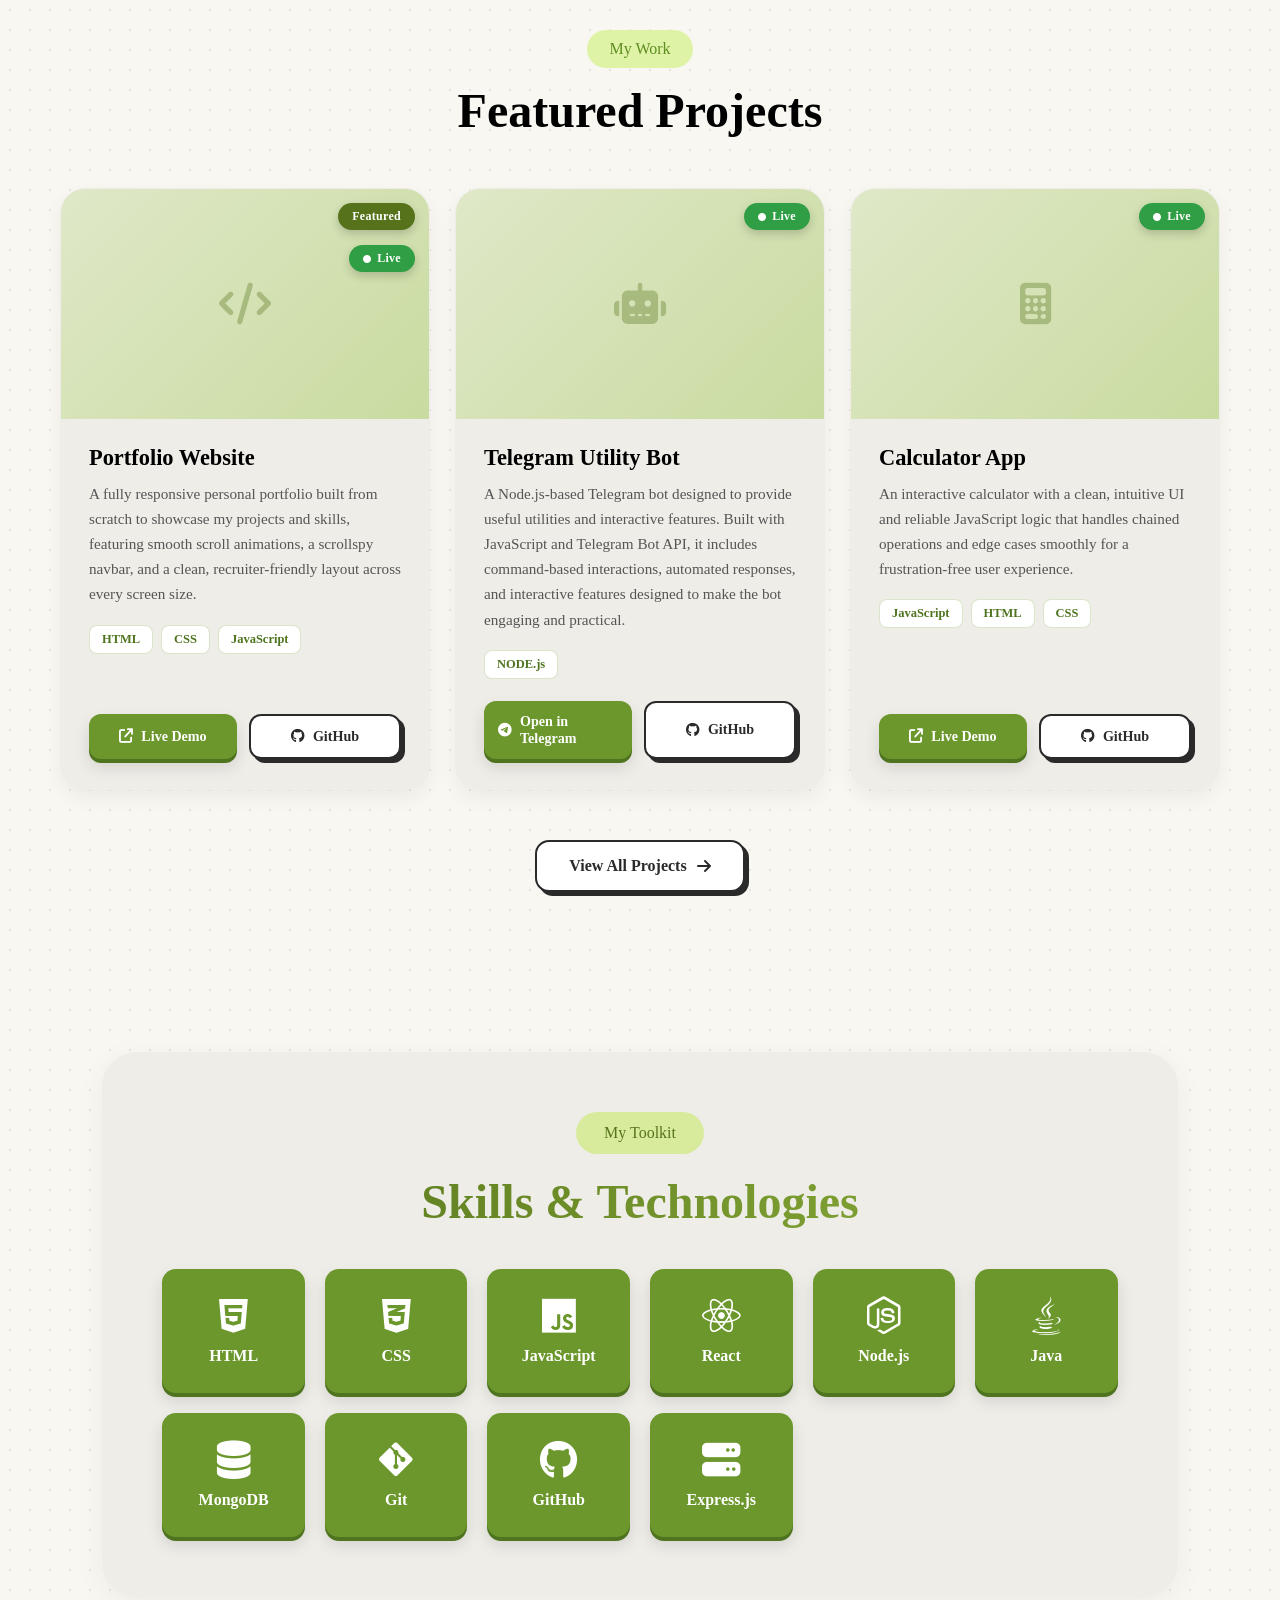
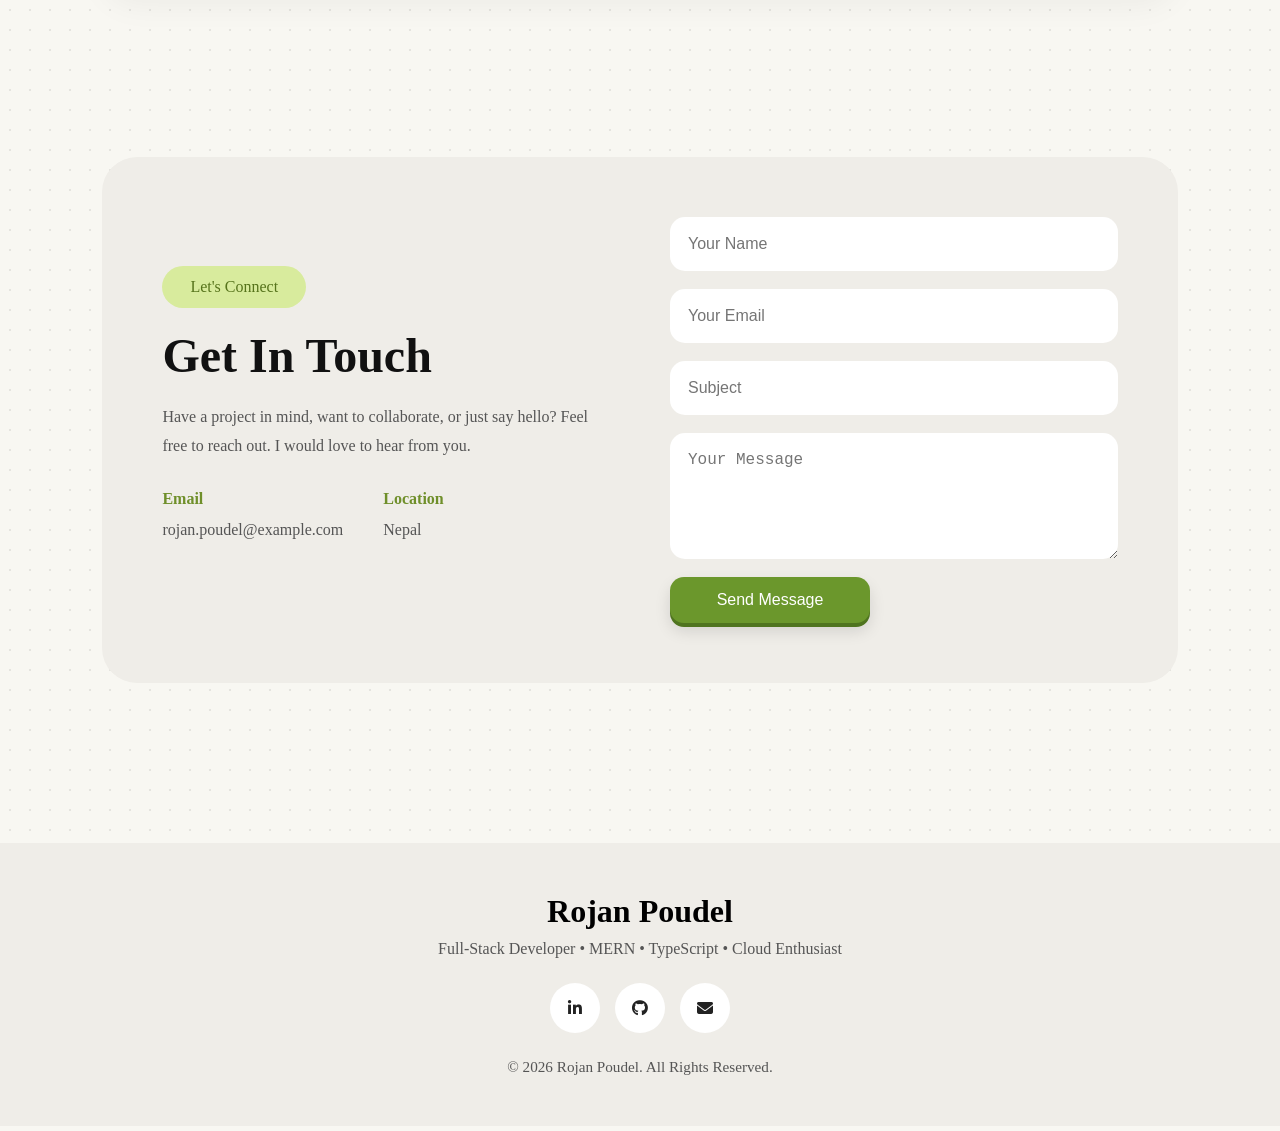
==== commit eefab1a4: "Update index.html" ====
--- a/index.html
+++ b/index.html
@@ -3,7 +3,7 @@
 <head>
     <meta charset="UTF-8">
     <meta name="viewport" content="width=device-width, initial-scale=1.0">
-    <title>Rojan Poudel | Full-Stack Developer</title>
+    <title>Rojan Poudel — Full-Stack Developer</title>
     <link rel="stylesheet" href="style.css">
     <link rel="stylesheet" href="https://cdnjs.cloudflare.com/ajax/libs/font-awesome/6.5.2/css/all.min.css">
 </head>
@@ -24,7 +24,7 @@
             <circle class="leaf leaf4" cx="125" cy="95" r="16" fill="#8BAF3A"/>
             <circle class="leaf leaf5" cx="100" cy="80" r="20" fill="#56731b"/>
         </svg>
-        <p class="preloader-text">Building scalable systems<span class="dots">...</span></p>
+        <p class="preloader-text">Rojan Poudel<span class="dots">...</span></p>
     </div>
 
     <header id="mainHeader">
@@ -32,7 +32,7 @@
             <div class="links">
                 <li>
                     <a class="header-a" href="index.html" id="logoLink">
-                        <img class="logo" src="logo.png" alt="Rojan Poudel Logo">
+                        <img class="logo" src="logo.png" alt="Rojan Poudel">
                     </a>
                 </li>
                 <div class="nav-links-mobile" id="navLinksMobile">
@@ -40,28 +40,28 @@
                         <a class="header-a nav-link active" href="index.html" data-section="home">Home</a>
                     </li>
                     <li>
-                        <a class="header-a nav-link" href="#about" data-section="about">About</a>
+                        <a class="header-a nav-link" href="#about" data-section="about">about</a>
                     </li>
                     <li>
-                        <a class="header-a nav-link" href="#projects" data-section="projects">Projects</a>
+                        <a class="header-a nav-link" href="projects.html">projects</a>
                     </li>
                     <li>
-                        <a class="header-a nav-link" href="#skills" data-section="skills">Skills</a>
+                        <a class="header-a nav-link" href="#contact" data-section="contact">contact</a>
                     </li>
                     <li>
-                        <a class="header-a nav-link" href="#contact" data-section="contact">Contact</a>
+                        <a class="header-a nav-link" href="#skills" data-section="skills">skills</a>
                     </li>
                 </div>
             </div>
             <div class="buttons" id="buttonsMenu">
                 <button class="resume">
-                    <a class="button-a" href="resume.pdf" download>
+                    <a class="button-a">
                         Download Resume
                     </a>
                 </button>
                 <button class="contact-button">
-                    <a class="button-a" href="#contact">
-                        Contact Me
+                    <a class="button-a">
+                        Contact-me
                     </a>
                 </button>
             </div>
@@ -69,63 +69,72 @@
                 <i class="fa-solid fa-ellipsis-vertical"></i>
             </button>
         </ul>
-    </header> <section class="main" id="home">
+        
+    </header> <!--header-end-here-->
+    <section class="main" id="home">
         <div class="main-2">
             <div class="badge">
                 Hello! I am Rojan Poudel
             </div>
             <h1 class="main-h1">
-                Crafting robust, full-stack digital solutions.
+                Building scalable full-stack web applications.
             </h1>
-            <p class="main-p">Full-Stack Developer &amp; Tech Enthusiast.</p>
+            <p class="main-p">Full-Stack Developer &amp; MERN Specialist.</p>
 
             <div class="social-icons">
-               <a href="https://linkedin.com/in/rojan-poudel" target="_blank" rel="noopener">
+               <a href="https://linkedin.com/in/rojanpoudel" target="_blank" rel="noopener">
                     <i class="fa-brands fa-linkedin-in"></i>
                 </a>
                 <a href="https://github.com/rojanpoudel" target="_blank" rel="noopener">
                     <i class="fa-brands fa-github"></i>
                 </a>
-                <a href="mailto:rojanpoudel@gmail.com">
+                <a href="mailto:rojan.poudel@example.com">
                     <i class="fa-solid fa-envelope"></i>
                 </a>
             </div>
-        </div><div class="my-image">
-            <img class="img" src="rojan-image.jpg" alt="Rojan Poudel Profile">
-            <div class="circle"></div>
-        </div>
-    </section><section id="about">
+        </div><!--main-2-end-here-->
+        <div class="my-image">
+            <img class="img" src="my-image.PNG" alt="Profile">
+            <div class="circle">
+                       
+            </div>
+        </div>
+    </section><!--main end-here-->
+    <section id="about">
         <div class="aside1" data-reveal>
-            <img class="my-img2" src="rojan-image.jpg" alt="Rojan Poudel's profile photo">
-            <span class="aside1-badge">B.Sc. CSIT</span>
+            <img class="my-img2" src="my-image.PNG" alt="Rojan Poudel's profile photo">
+            <span class="aside1-badge">B.Tech CSE</span>
         </div>
         <div class="aside2" data-reveal>
             <span class="about-tag">Get To Know Me</span>
             <h2>About Me</h2>
             <p class="text">
-                I'm Rojan Poudel — a full-stack developer driven by the challenge of turning complex backend architecture into seamless, responsive frontend experiences. I build complete web applications with performance, security, and scalability in mind.
+                I'm Rojan Poudel — a full-stack developer specializing in the MERN stack.
+                I build end-to-end web applications with clean architecture, RESTful APIs,
+                and responsive frontends. Always exploring cloud technologies and
+                best practices for scalable systems.
             </p>
 
             <div class="about-highlights">
                 <div class="highlight-chip">
-                    <i class="fa-solid fa-layer-group"></i>
-                    Full-Stack Web Developer
+                    <i class="fa-solid fa-code"></i>
+                    Full-Stack Developer
                 </div>
                 <div class="highlight-chip">
                     <i class="fa-solid fa-location-dot"></i>
                     Nepal
                 </div>
                 <div class="highlight-chip">
-                    <i class="fa-solid fa-database"></i>
-                    Database Architect
+                    <i class="fa-solid fa-cloud"></i>
+                    Cloud Enthusiast
                 </div>
                 <div class="highlight-chip">
                     <i class="fa-solid fa-briefcase"></i>
                     Open to Opportunities
                 </div>
                 <div class="highlight-chip">
-                    <i class="fa-solid fa-gears"></i>
-                    API Integration
+                    <i class="fa-solid fa-puzzle-piece"></i>
+                    Problem Solver
                 </div>
             </div>
 
@@ -158,219 +167,266 @@
             </div>
 
         </div>
+
     </section>
 
     <section class="projects" id="projects">
-        <div class="projects-header">
-            <span class="project-tag">My Work</span>
-            <h2>Featured Projects</h2>
-        </div>
-
-        <div class="project-grid">
-
-            <div class="project-card">
-                <div class="project-thumb">
-                    <div class="project-thumb-fallback"><i class="fa-solid fa-laptop-code"></i></div>
-                    <img src="project-e-commerce.jpg" alt="E-Commerce Web Application" loading="lazy" onerror="this.style.display='none'">
-                    <span class="project-badge featured">Featured</span>
-                    <span class="project-badge live" style="top:56px;"><i class="fa-solid fa-circle"></i> Live</span>
-                </div>
-                <div class="project-body">
-                    <h3>Full-Stack E-Commerce Platform</h3>
-                    <p>
-                        A end-to-end e-commerce application featuring secure user authentication, product management, cart functionality, and payment gateway integration with a smooth UI.
-                    </p>
-                    <div class="tech-stack">
-                        <span class="tech-badge">React</span>
-                        <span class="tech-badge">Node.js</span>
-                        <span class="tech-badge">Express</span>
-                        <span class="tech-badge">MongoDB</span>
-                    </div>
-                    <div class="project-links">
-                        <a href="https://rojan-shop.netlify.app/" class="project-link live" target="_blank" rel="noopener">
-                            <i class="fa-solid fa-arrow-up-right-from-square"></i> Live Demo
-                        </a>
-                        <a href="https://github.com/rojanpoudel/fullstack-ecommerce" class="project-link github" target="_blank" rel="noopener">
-                            <i class="fa-brands fa-github"></i> GitHub
-                        </a>
-                    </div>
-                </div>
-            </div>
-
-            <div class="project-card">
-                <div class="project-thumb">
-                    <div class="project-thumb-fallback"><i class="fa-solid fa-network-wired"></i></div>
-                    <img src="project-rest-api.jpg" alt="RESTful API Backend preview" loading="lazy" onerror="this.style.display='none'">
-                    <span class="project-badge live"><i class="fa-solid fa-circle"></i> Live</span>
-                </div>
-                <div class="project-body">
-                    <h3>Task Management System API</h3>
-                    <p>
-                        A secure, RESTful backend service featuring JWT authentication, role-based access control, database indexing, and comprehensive API documentation.
-                    </p>
-                    <div class="tech-stack">
-                        <span class="tech-badge">Node.js</span>
-                        <span class="tech-badge">Express</span>
-                        <span class="tech-badge">PostgreSQL</span>
-                    </div>
-                    <div class="project-links">
-                        <a href="https://rojan-api.onrender.com" class="project-link live" target="_blank" rel="noopener">
-                            <i class="fa-solid fa-arrow-up-right-from-square"></i> Live API
-                        </a>
-                        <a href="https://github.com/rojanpoudel/task-manager-api" class="project-link github" target="_blank" rel="noopener">
-                            <i class="fa-brands fa-github"></i> GitHub
-                        </a>
-                    </div>
-                </div>
-            </div>
-
-            <div class="project-card">
-                <div class="project-thumb">
-                    <div class="project-thumb-fallback"><i class="fa-solid fa-comments"></i></div>
-                    <img src="project-chat-app.jpg" alt="Real-time Chat App preview" loading="lazy" onerror="this.style.display='none'">
-                    <span class="project-badge live"><i class="fa-solid fa-circle"></i> Live</span>
-                </div>
-                <div class="project-body">
-                    <h3>Real-Time Chat Application</h3>
-                    <p>
-                        A messaging application enabling instant communication between users with WebSocket protocol, featuring room creation, online presence status, and message history.
-                    </p>
-                    <div class="tech-stack">
-                        <span class="tech-badge">React</span>
-                        <span class="tech-badge">Socket.io</span>
-                        <span class="tech-badge">Node.js</span>
-                    </div>
-                    <div class="project-links">
-                        <a href="https://rojan-chat.netlify.app/" class="project-link live" target="_blank" rel="noopener">
-                            <i class="fa-solid fa-arrow-up-right-from-square"></i> Live Demo
-                        </a>
-                        <a href="https://github.com/rojanpoudel/realtime-chat-app" class="project-link github" target="_blank" rel="noopener">
-                            <i class="fa-brands fa-github"></i> GitHub
-                        </a>
-                    </div>
-                </div>
-            </div>
-
-        </div>
-
-        <div class="view-all-wrap">
-            <a href="projects.html" class="view-all-btn">
-                View All Projects <i class="fa-solid fa-arrow-right"></i>
+
+    <div class="projects-header">
+        <span class="project-tag">My Work</span>
+        <h2>Featured Projects</h2>
+    </div>
+
+    <div class="project-grid">
+
+        <div class="project-card">
+            <div class="project-thumb">
+                <div class="project-thumb-fallback"><i class="fa-solid fa-code"></i></div>
+                <img src="project-portfolio.jpg" alt="Portfolio Website preview" loading="lazy" onerror="this.style.display='none'">
+                <span class="project-badge featured">Featured</span>
+                <span class="project-badge live" style="top:56px;"><i class="fa-solid fa-circle"></i> Live</span>
+            </div>
+            <div class="project-body">
+                <h3>Portfolio Website</h3>
+                <p>
+                    A fully responsive personal portfolio built from scratch to showcase
+                    my projects and skills, featuring smooth scroll animations, a
+                    scrollspy navbar, and a clean, recruiter-friendly layout across
+                    every screen size.
+                </p>
+                <div class="tech-stack">
+                    <span class="tech-badge">HTML</span>
+                    <span class="tech-badge">CSS</span>
+                    <span class="tech-badge">JavaScript</span>
+                </div>
+                <div class="project-links">
+                    <a href="https://rojanpoudel.netlify.app/" class="project-link live" target="_blank" rel="noopener">
+                        <i class="fa-solid fa-arrow-up-right-from-square"></i> Live Demo
+                    </a>
+                    <a href="https://github.com/rojanpoudel/portfolio" class="project-link github" target="_blank" rel="noopener">
+                        <i class="fa-brands fa-github"></i> GitHub
+                    </a>
+                </div>
+            </div>
+        </div>
+
+        <div class="project-card">
+            <div class="project-thumb">
+                <div class="project-thumb-fallback"><i class="fa-solid fa-robot"></i></div>
+                <img src="project-assistant-bot.jpg" alt="Telegram Bot preview" loading="lazy" onerror="this.style.display='none'">
+                <span class="project-badge live"><i class="fa-solid fa-circle"></i> Live</span>
+            </div>
+            <div class="project-body">
+                <h3>Telegram Utility Bot</h3>
+                <p>
+                    A Node.js-based Telegram bot designed to provide useful utilities and interactive features. Built with JavaScript and Telegram Bot API, it includes command-based interactions, automated responses, and interactive features designed to make the bot engaging and practical.
+                </p>
+                <div class="tech-stack">
+                    <span class="tech-badge">NODE.js</span>
+                </div>
+                <div class="project-links">
+                    <a href="https://t.me/rojanpoudelbot" class="project-link live" target="_blank" rel="noopener">
+                        <i class="fa-brands fa-telegram"></i> Open in Telegram
+                    </a>
+                    <a href="https://github.com/rojanpoudel" class="project-link github" target="_blank" rel="noopener">
+                        <i class="fa-brands fa-github"></i> GitHub
+                    </a>
+                </div>
+            </div>
+        </div>
+
+        <div class="project-card">
+            <div class="project-thumb">
+                <div class="project-thumb-fallback"><i class="fa-solid fa-calculator"></i></div>
+                <img src="project-calculator.jpg" alt="Calculator App preview" loading="lazy" onerror="this.style.display='none'">
+                <span class="project-badge live"><i class="fa-solid fa-circle"></i> Live</span>
+            </div>
+            <div class="project-body">
+                <h3>Calculator App</h3>
+                <p>
+                    An interactive calculator with a clean, intuitive UI and reliable
+                    JavaScript logic that handles chained operations and edge cases
+                    smoothly for a frustration-free user experience.
+                </p>
+                <div class="tech-stack">
+                    <span class="tech-badge">JavaScript</span>
+                    <span class="tech-badge">HTML</span>
+                    <span class="tech-badge">CSS</span>
+                </div>
+                <div class="project-links">
+                    <a href="https://procompute.netlify.app/" class="project-link live" target="_blank" rel="noopener">
+                        <i class="fa-solid fa-arrow-up-right-from-square"></i> Live Demo
+                    </a>
+                    <a href="https://github.com/rojanpoudel/calculator" class="project-link github" target="_blank" rel="noopener">
+                        <i class="fa-brands fa-github"></i> GitHub
+                    </a>
+                </div>
+            </div>
+        </div>
+
+    </div>
+
+    <div class="view-all-wrap">
+        <a href="projects.html" class="view-all-btn">
+            View All Projects <i class="fa-solid fa-arrow-right"></i>
+        </a>
+    </div>
+
+</section>
+
+<!--section of skills-->
+<section class="skills-section" id="skills">
+
+    <div class="skills-container">
+
+        <span class="skills-tag">My Toolkit</span>
+
+        <h2>Skills & Technologies</h2>
+
+        <div class="skills-grid">
+
+            <div class="skill-card">
+                <i class="fa-brands fa-html5"></i>
+                <h4>HTML</h4>
+            </div>
+
+            <div class="skill-card">
+                <i class="fa-brands fa-css3-alt"></i>
+                <h4>CSS</h4>
+            </div>
+
+            <div class="skill-card">
+                <i class="fa-brands fa-js"></i>
+                <h4>JavaScript</h4>
+            </div>
+
+            <div class="skill-card">
+                <i class="fa-brands fa-react"></i>
+                <h4>React</h4>
+            </div>
+
+            <div class="skill-card">
+                <i class="fa-brands fa-node-js"></i>
+                <h4>Node.js</h4>
+            </div>
+
+            <div class="skill-card">
+                <i class="fa-brands fa-java"></i>
+                <h4>Java</h4>
+            </div>
+
+            <div class="skill-card">
+                <i class="fa-solid fa-database"></i>
+                <h4>MongoDB</h4>
+            </div>
+
+            <div class="skill-card">
+                <i class="fa-brands fa-git-alt"></i>
+                <h4>Git</h4>
+            </div>
+
+            <div class="skill-card">
+                <i class="fa-brands fa-github"></i>
+                <h4>GitHub</h4>
+            </div>
+
+            <div class="skill-card">
+                <i class="fa-solid fa-server"></i>
+                <h4>Express.js</h4>
+            </div>
+
+        </div>
+
+    </div>
+
+</section>
+
+<!--section of contact (sabse last, footer se pehle)-->
+<section class="contact" id="contact">
+    <div class="contact-container">
+
+        <div class="contact-left">
+            <span class="contact-tag">Let's Connect</span>
+
+            <h2>Get In Touch</h2>
+
+            <p>
+                Have a project in mind, want to collaborate,
+                or just say hello? Feel free to reach out.
+                I would love to hear from you.
+            </p>
+
+            <div class="contact-info">
+                <div>
+                    <h4>Email</h4>
+                    <p>rojan.poudel@example.com</p>
+                </div>
+
+                <div>
+                    <h4>Location</h4>
+                    <p>Nepal</p>
+                </div>
+            </div>
+        </div>
+
+        <div class="contact-right">
+            <form>
+                <input type="text" placeholder="Your Name" required>
+
+                <input type="email" placeholder="Your Email" required>
+
+                <input type="text" placeholder="Subject">
+
+                <textarea rows="5" placeholder="Your Message"></textarea>
+
+                <button type="submit">Send Message</button>
+            </form>
+        </div>
+
+    </div>
+</section>
+
+<footer class="footer">
+
+    <div class="footer-content">
+
+        <h3>Rojan Poudel</h3>
+
+        <p>
+            Full-Stack Developer • MERN • TypeScript • Cloud Enthusiast
+        </p>
+
+        <div class="footer-socials">
+
+            <a href="https://linkedin.com/in/rojanpoudel" target="_blank" rel="noopener">
+                <i class="fa-brands fa-linkedin-in"></i>
             </a>
-        </div>
-    </section>
-
-    <section class="skills-section" id="skills">
-        <div class="skills-container">
-            <span class="skills-tag">My Toolkit</span>
-            <h2>Skills & Technologies</h2>
-
-            <div class="skills-grid">
-                <div class="skill-card">
-                    <i class="fa-brands fa-html5"></i>
-                    <h4>HTML5</h4>
-                </div>
-
-                <div class="skill-card">
-                    <i class="fa-brands fa-css3-alt"></i>
-                    <h4>CSS3</h4>
-                </div>
-
-                <div class="skill-card">
-                    <i class="fa-brands fa-js"></i>
-                    <h4>JavaScript</h4>
-                </div>
-
-                <div class="skill-card">
-                    <i class="fa-brands fa-react"></i>
-                    <h4>React</h4>
-                </div>
-
-                <div class="skill-card">
-                    <i class="fa-brands fa-node-js"></i>
-                    <h4>Node.js</h4>
-                </div>
-
-                <div class="skill-card">
-                    <i class="fa-solid fa-server"></i>
-                    <h4>Express.js</h4>
-                </div>
-
-                <div class="skill-card">
-                    <i class="fa-solid fa-database"></i>
-                    <h4>MongoDB / SQL</h4>
-                </div>
-
-                <div class="skill-card">
-                    <i class="fa-brands fa-git-alt"></i>
-                    <h4>Git & GitHub</h4>
-                </div>
-            </div>
-        </div>
-    </section>
-
-    <section class="contact" id="contact">
-        <div class="contact-container">
-            <div class="contact-left">
-                <span class="contact-tag">Let's Connect</span>
-                <h2>Get In Touch</h2>
-                <p>
-                    Have a project in mind, want to collaborate on full-stack architecture, or just want to say hello? Feel free to reach out. I'm always open to discussing new projects and ideas.
-                </p>
-
-                <div class="contact-info">
-                    <div>
-                        <h4>Email</h4>
-                        <p>rojanpoudel@gmail.com</p>
-                    </div>
-
-                    <div>
-                        <h4>Location</h4>
-                        <p>Nepal</p>
-                    </div>
-                </div>
-            </div>
-
-            <div class="contact-right">
-                <form>
-                    <input type="text" placeholder="Your Name" required>
-                    <input type="email" placeholder="Your Email" required>
-                    <input type="text" placeholder="Subject">
-                    <textarea rows="5" placeholder="Your Message" required></textarea>
-                    <button type="submit">Send Message</button>
-                </form>
-            </div>
-        </div>
-    </section>
-
-    <footer class="footer">
-        <div class="footer-content">
-            <h3>Rojan Poudel</h3>
-            <p>
-                Full-Stack Developer • Problem Solver • Tech Explorer
-            </p>
-
-            <div class="footer-socials">
-                <a href="https://linkedin.com/in/rojan-poudel" target="_blank" rel="noopener">
-                    <i class="fa-brands fa-linkedin-in"></i>
-                </a>
-                <a href="https://github.com/rojanpoudel" target="_blank" rel="noopener">
-                    <i class="fa-brands fa-github"></i>
-                </a>
-                <a href="mailto:rojanpoudel@gmail.com">
-                    <i class="fa-solid fa-envelope"></i>
-                </a>
-            </div>
-
-            <p class="copyright">
-                © 2026 Rojan Poudel. All Rights Reserved.
-            </p>
-        </div>
-    </footer>
-
-    <button id="topBtn">
-        <i class="fa-solid fa-arrow-up"></i>
-    </button>
-    <script src="script.js"></script>
+
+            <a href="https://github.com/rojanpoudel" target="_blank" rel="noopener">
+                <i class="fa-brands fa-github"></i>
+            </a>
+
+            <a href="mailto:rojan.poudel@example.com">
+                <i class="fa-solid fa-envelope"></i>
+            </a>
+
+        </div>
+
+        <p class="copyright">
+            © 2026 Rojan Poudel. All Rights Reserved.
+        </p>
+
+    </div>
+
+</footer>
+
+<!-- Scroll To Top Button -->
+
+<button id="topBtn">
+    <i class="fa-solid fa-arrow-up"></i>
+</button>
+<script src="script.js"></script>
+
+    
 </body>
 </html>
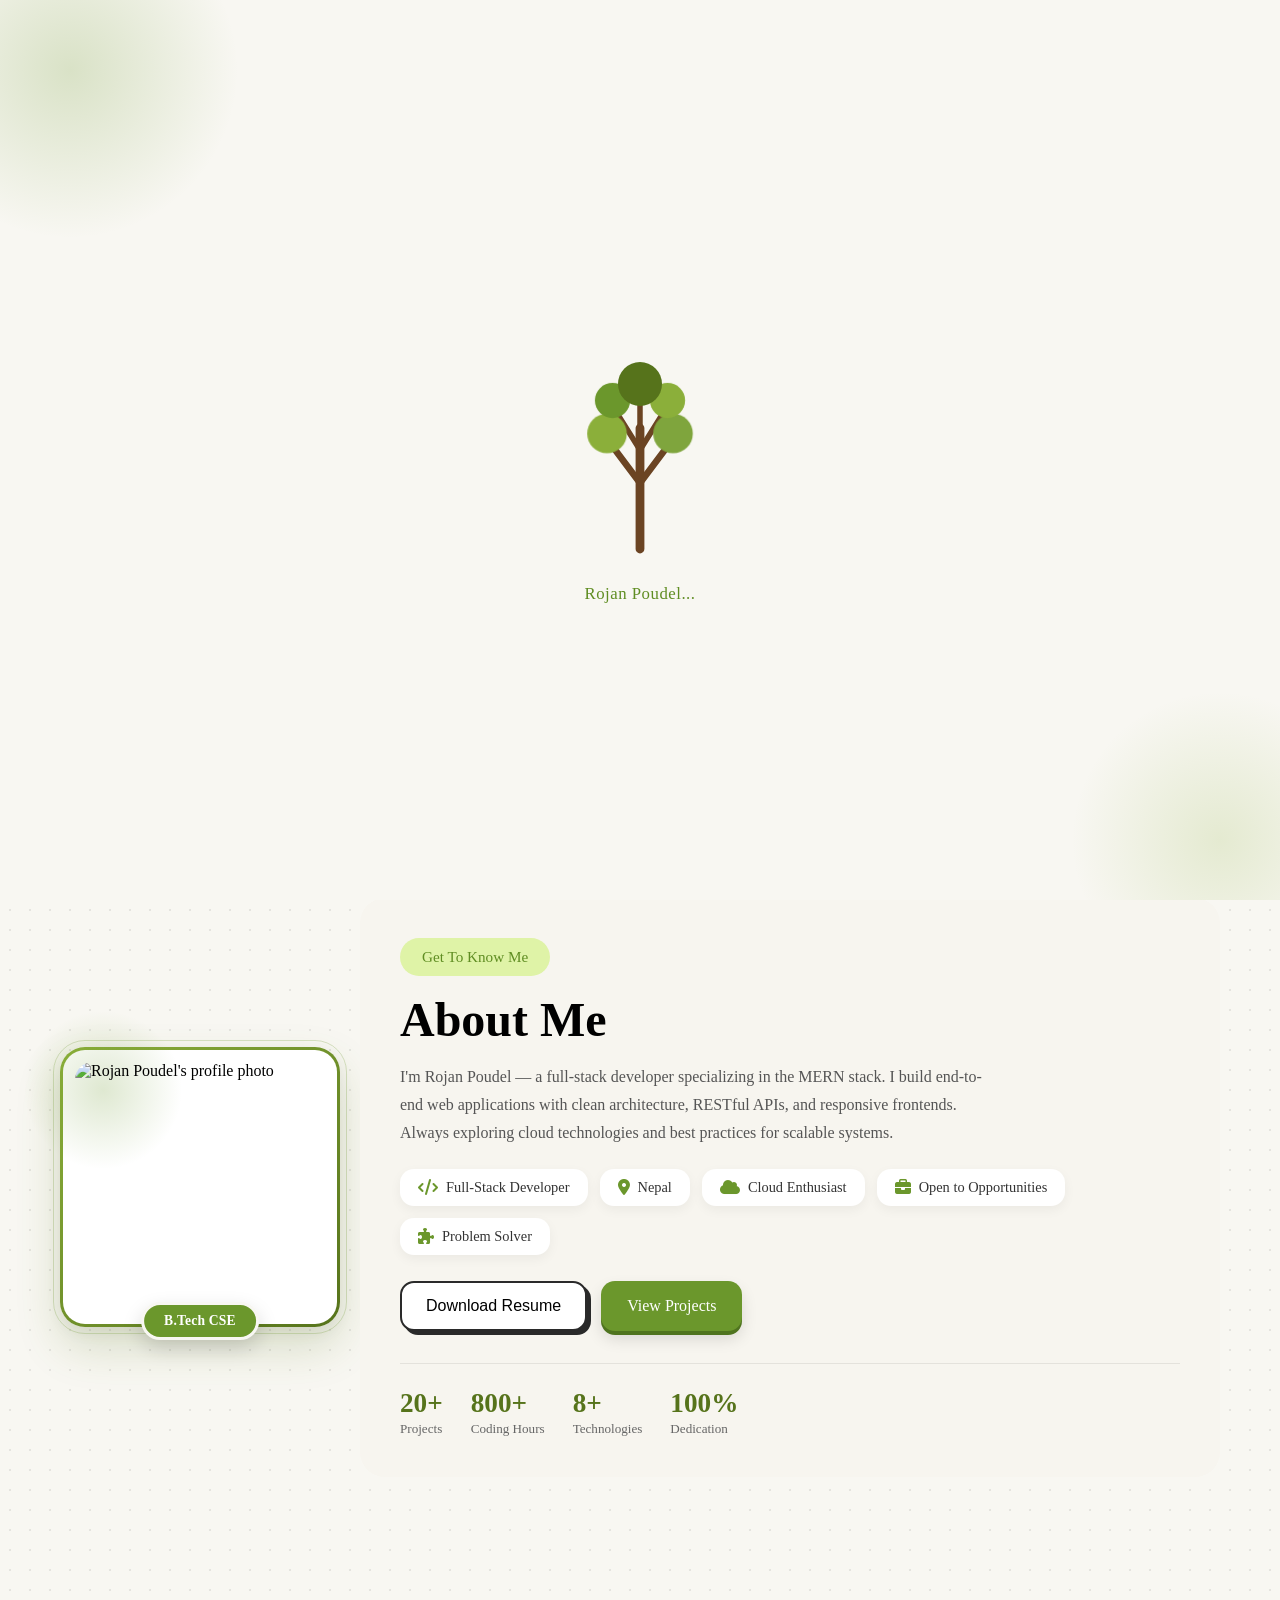
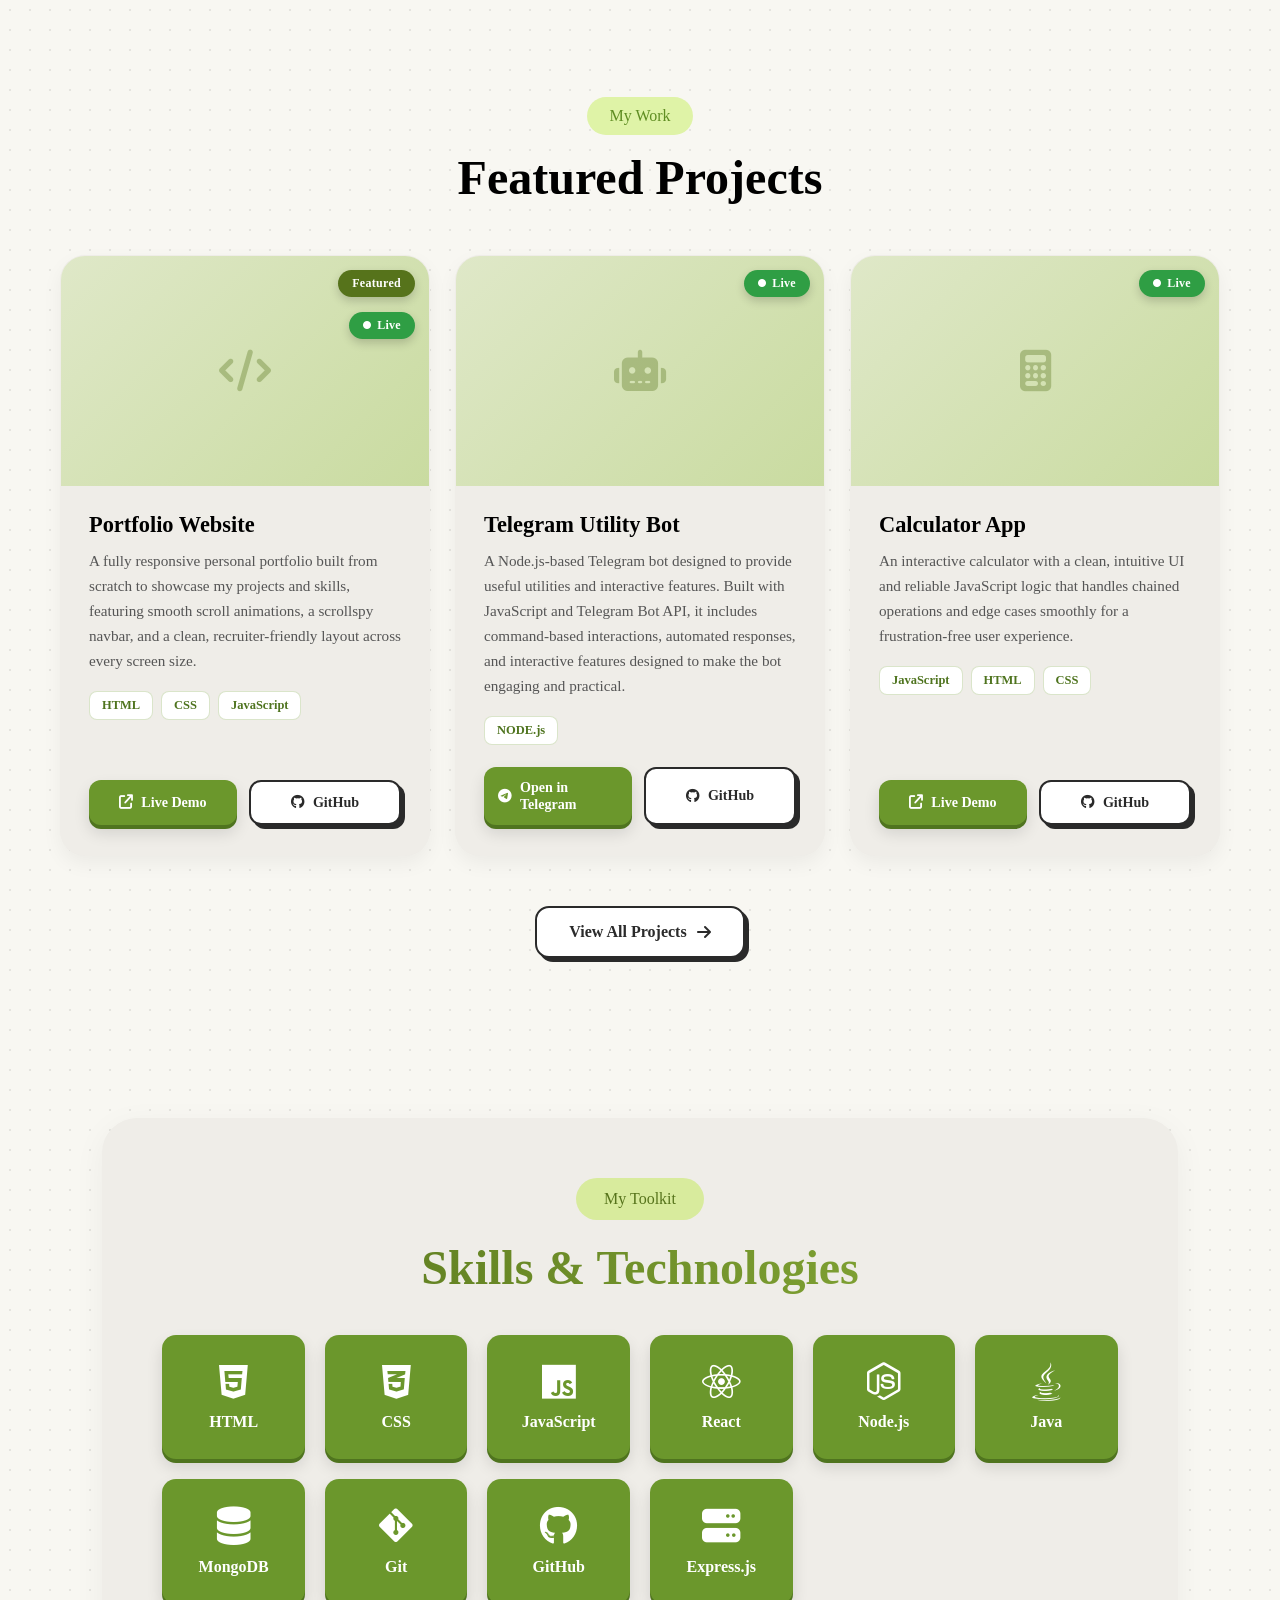
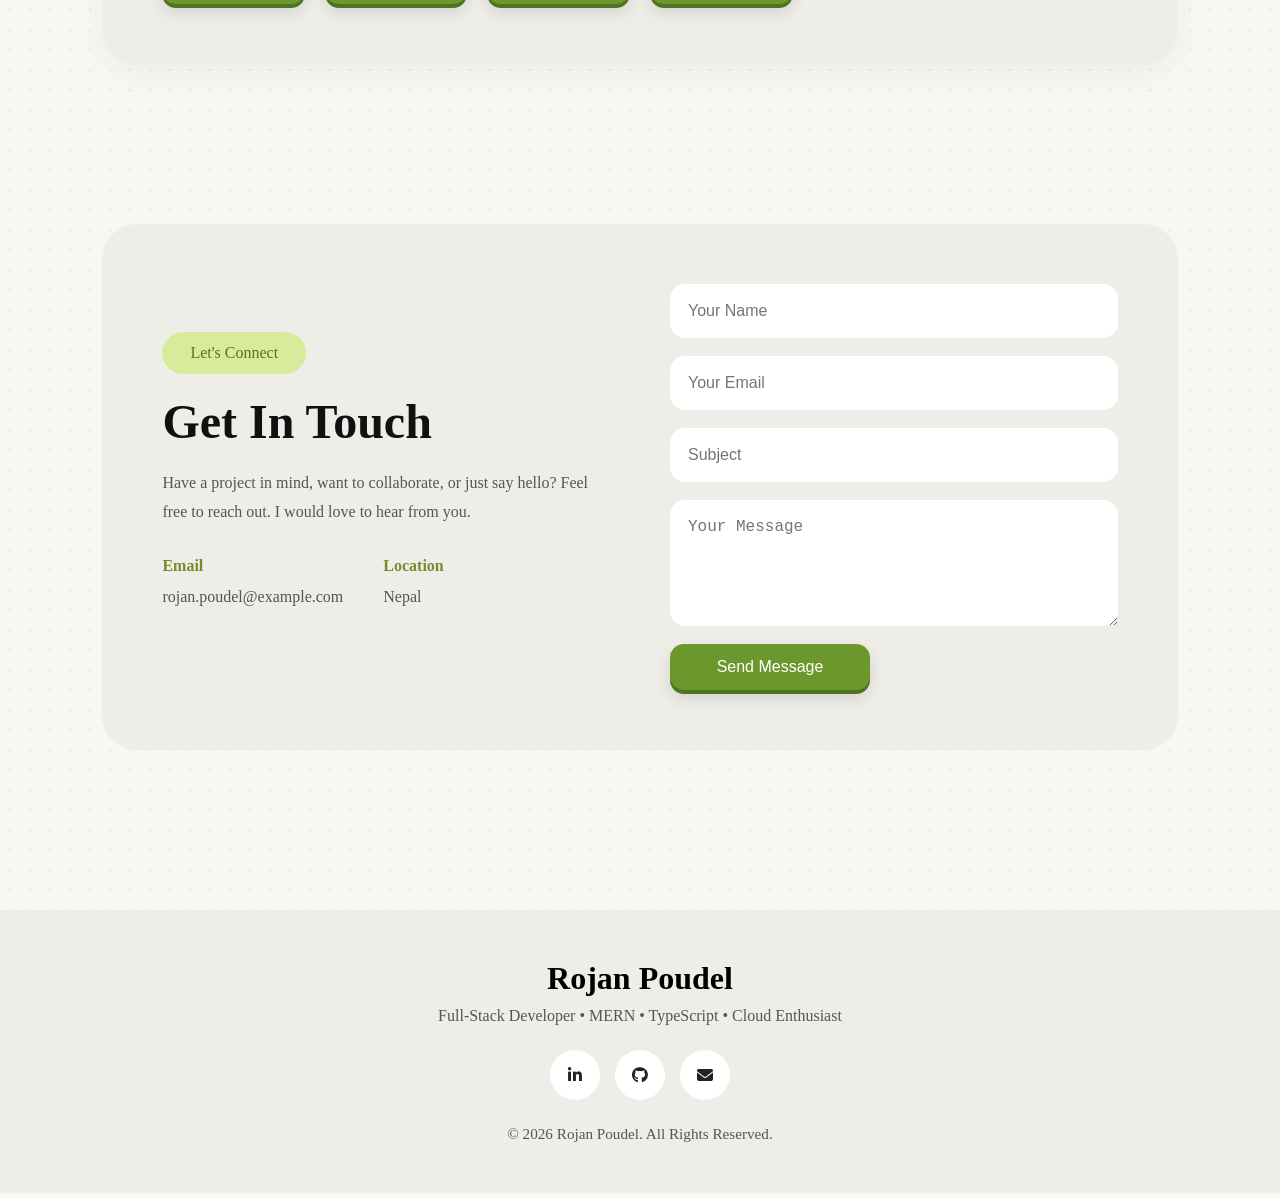
==== commit 5e642327: "Update index.html" ====
--- a/index.html
+++ b/index.html
@@ -94,7 +94,7 @@
             </div>
         </div><!--main-2-end-here-->
         <div class="my-image">
-            <img class="img" src="my-image.PNG" alt="Profile">
+            <img class="img" src="my-image.png" alt="Profile">
             <div class="circle">
                        
             </div>
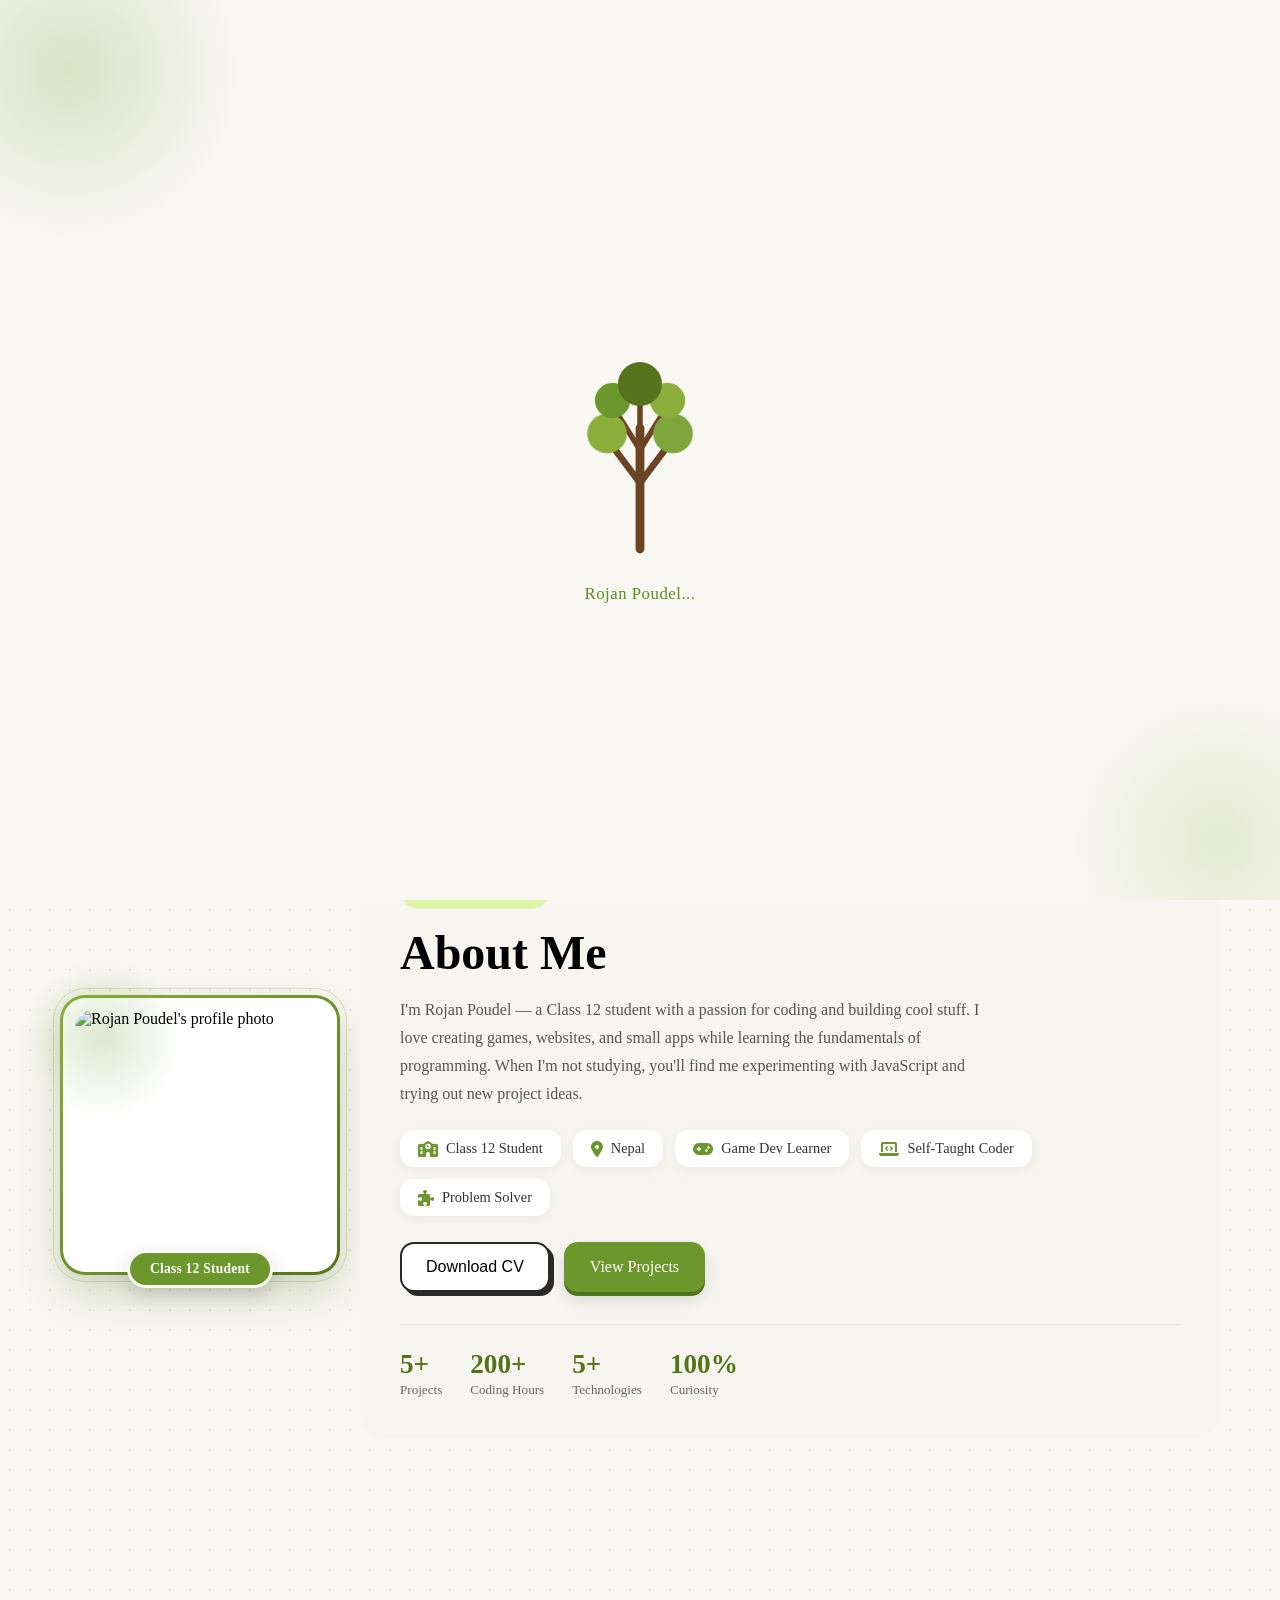
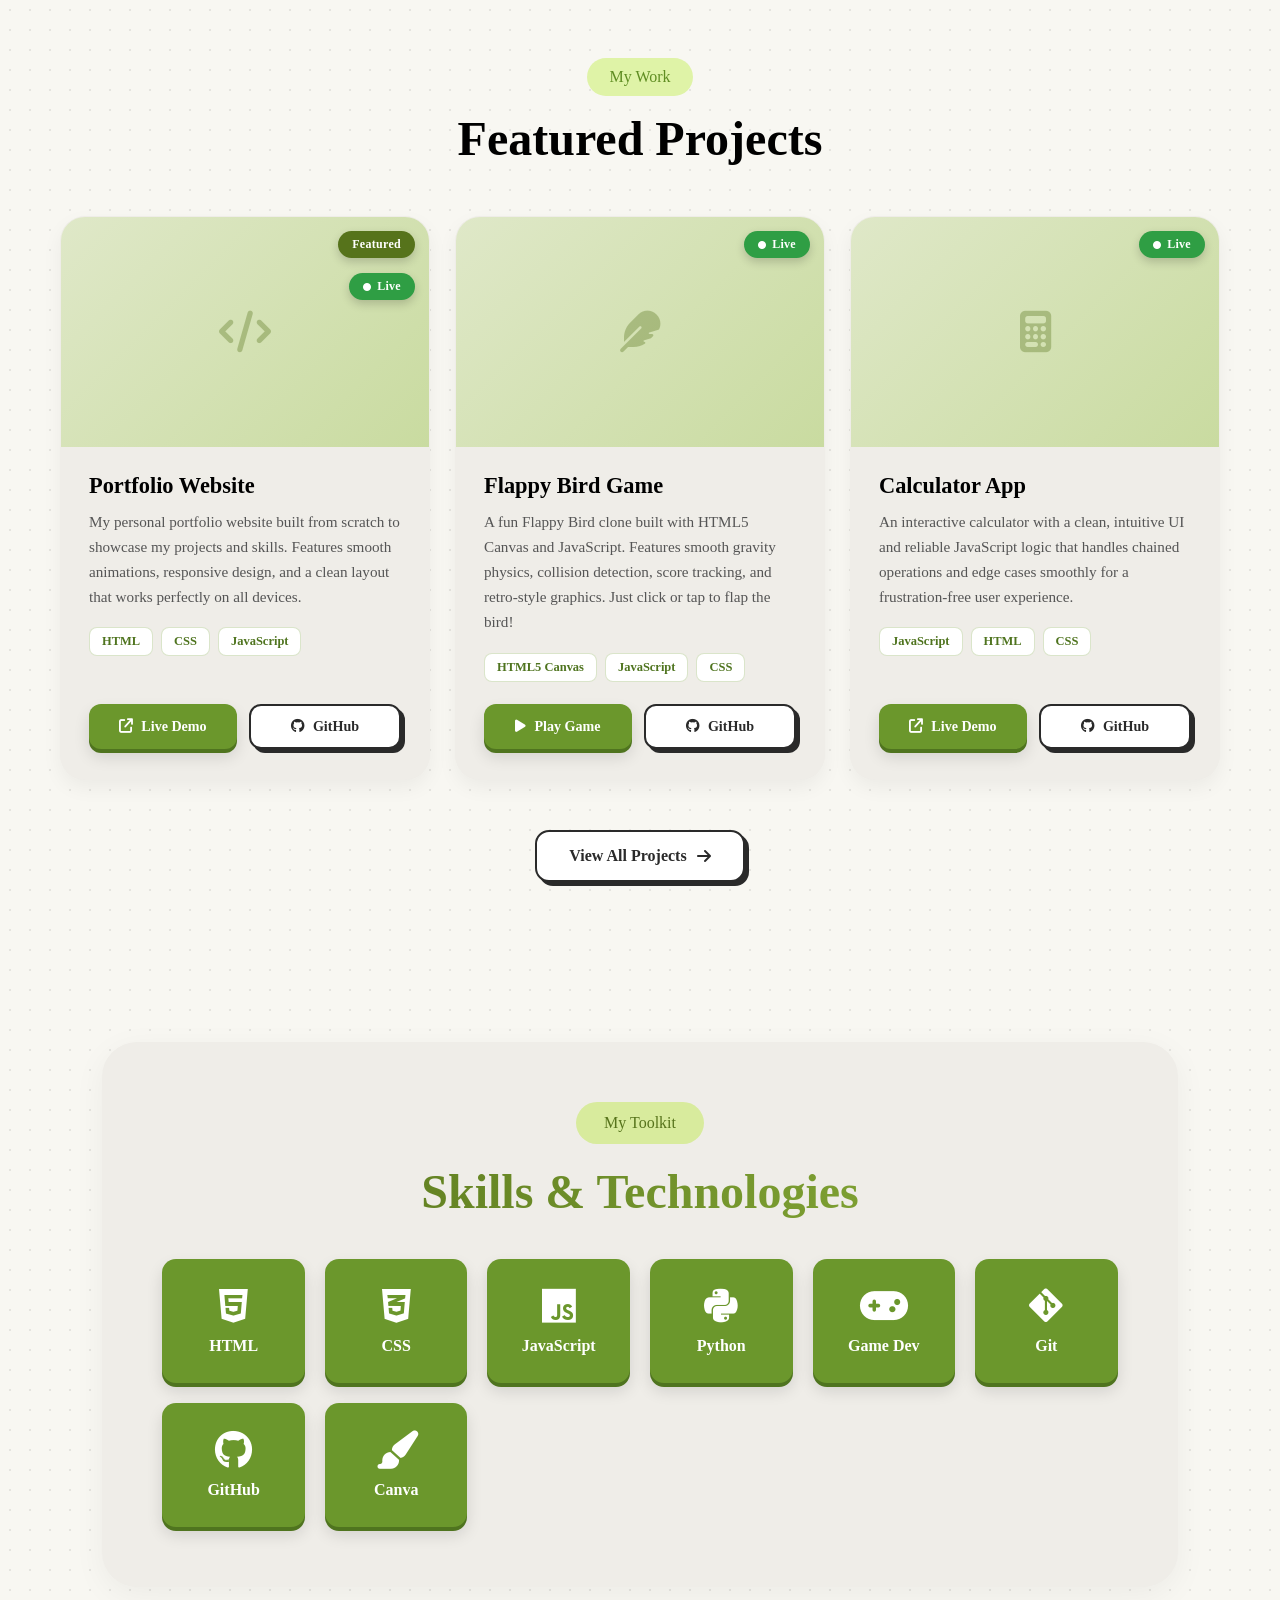
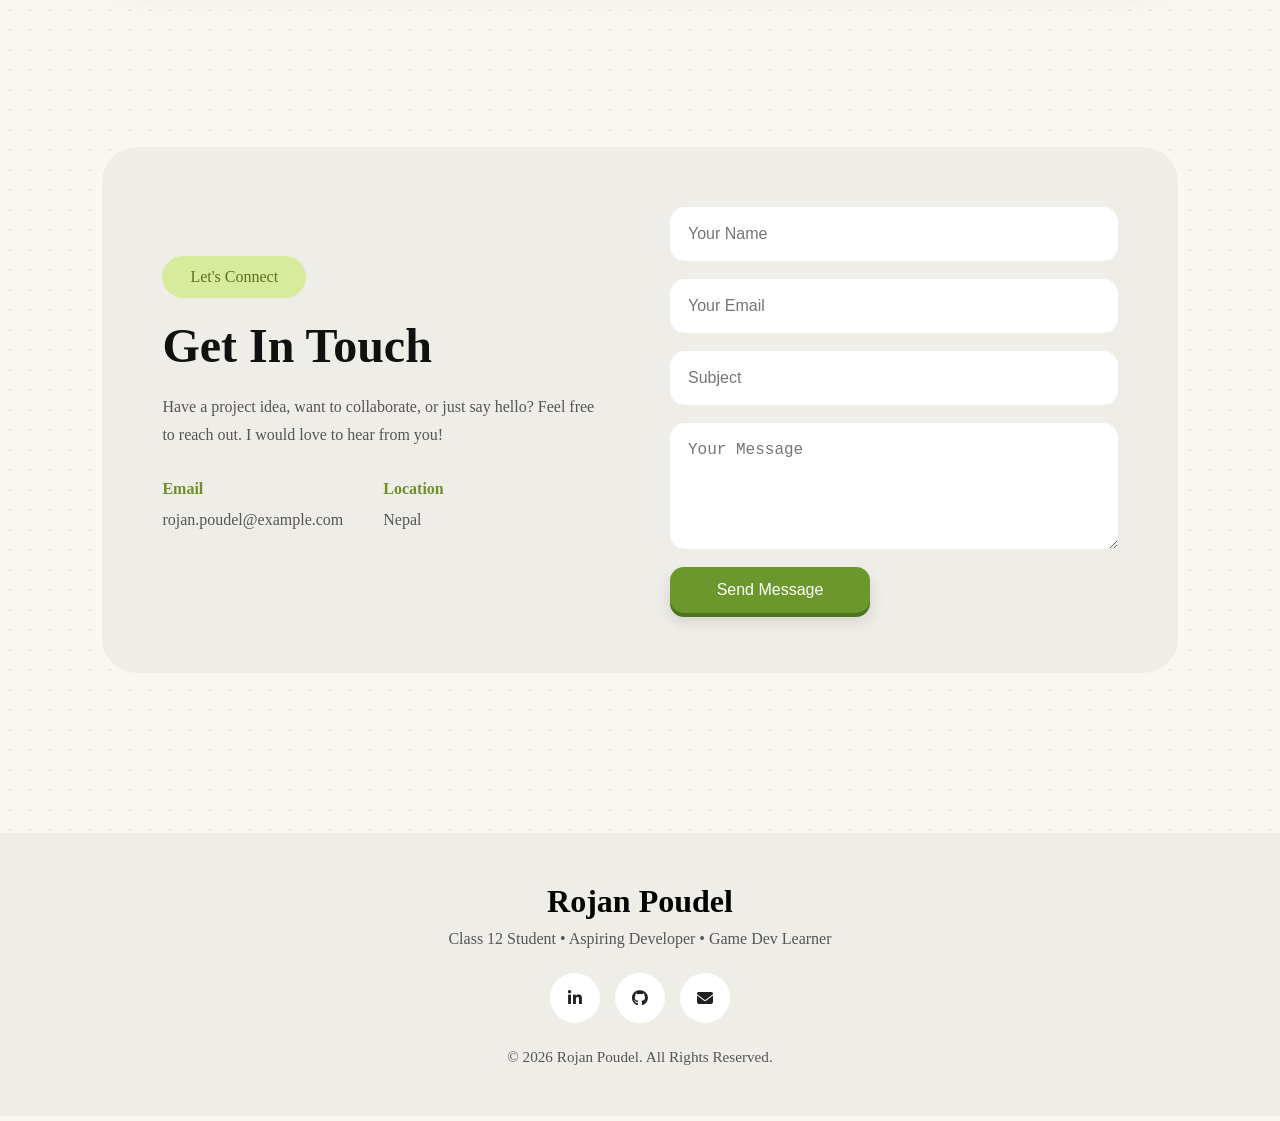
==== commit c8ebd9ad: "Update index.html" ====
--- a/index.html
+++ b/index.html
@@ -3,7 +3,7 @@
 <head>
     <meta charset="UTF-8">
     <meta name="viewport" content="width=device-width, initial-scale=1.0">
-    <title>Rojan Poudel — Full-Stack Developer</title>
+    <title>Rojan Poudel — Class 12 Student & Developer</title>
     <link rel="stylesheet" href="style.css">
     <link rel="stylesheet" href="https://cdnjs.cloudflare.com/ajax/libs/font-awesome/6.5.2/css/all.min.css">
 </head>
@@ -56,7 +56,7 @@
             <div class="buttons" id="buttonsMenu">
                 <button class="resume">
                     <a class="button-a">
-                        Download Resume
+                        Download CV
                     </a>
                 </button>
                 <button class="contact-button">
@@ -77,9 +77,9 @@
                 Hello! I am Rojan Poudel
             </div>
             <h1 class="main-h1">
-                Building scalable full-stack web applications.
+                Learning to code, one project at a time.
             </h1>
-            <p class="main-p">Full-Stack Developer &amp; MERN Specialist.</p>
+            <p class="main-p">Class 12 Student &amp; Aspiring Developer.</p>
 
             <div class="social-icons">
                <a href="https://linkedin.com/in/rojanpoudel" target="_blank" rel="noopener">
@@ -94,7 +94,7 @@
             </div>
         </div><!--main-2-end-here-->
         <div class="my-image">
-            <img class="img" src="my-image.png" alt="Profile">
+            <img class="img" src="my-image.PNG" alt="Profile">
             <div class="circle">
                        
             </div>
@@ -103,34 +103,34 @@
     <section id="about">
         <div class="aside1" data-reveal>
             <img class="my-img2" src="my-image.PNG" alt="Rojan Poudel's profile photo">
-            <span class="aside1-badge">B.Tech CSE</span>
+            <span class="aside1-badge">Class 12 Student</span>
         </div>
         <div class="aside2" data-reveal>
             <span class="about-tag">Get To Know Me</span>
             <h2>About Me</h2>
             <p class="text">
-                I'm Rojan Poudel — a full-stack developer specializing in the MERN stack.
-                I build end-to-end web applications with clean architecture, RESTful APIs,
-                and responsive frontends. Always exploring cloud technologies and
-                best practices for scalable systems.
+                I'm Rojan Poudel — a Class 12 student with a passion for coding and building
+                cool stuff. I love creating games, websites, and small apps while learning
+                the fundamentals of programming. When I'm not studying, you'll find me
+                experimenting with JavaScript and trying out new project ideas.
             </p>
 
             <div class="about-highlights">
                 <div class="highlight-chip">
-                    <i class="fa-solid fa-code"></i>
-                    Full-Stack Developer
+                    <i class="fa-solid fa-school"></i>
+                    Class 12 Student
                 </div>
                 <div class="highlight-chip">
                     <i class="fa-solid fa-location-dot"></i>
                     Nepal
                 </div>
                 <div class="highlight-chip">
-                    <i class="fa-solid fa-cloud"></i>
-                    Cloud Enthusiast
+                    <i class="fa-solid fa-gamepad"></i>
+                    Game Dev Learner
                 </div>
                 <div class="highlight-chip">
-                    <i class="fa-solid fa-briefcase"></i>
-                    Open to Opportunities
+                    <i class="fa-solid fa-laptop-code"></i>
+                    Self-Taught Coder
                 </div>
                 <div class="highlight-chip">
                     <i class="fa-solid fa-puzzle-piece"></i>
@@ -140,7 +140,7 @@
 
             <div class="about-buttons">
                 <button class="resume2">
-                    Download Resume
+                    Download CV
                 </button>
                 <a href="#projects" class="view-projects-btn">
                     View Projects
@@ -149,20 +149,20 @@
 
             <div class="about-stats">
                 <div class="about-stat">
-                    <h3>20+</h3>
+                    <h3>5+</h3>
                     <span>Projects</span>
                 </div>
                 <div class="about-stat">
-                    <h3>800+</h3>
+                    <h3>200+</h3>
                     <span>Coding Hours</span>
                 </div>
                 <div class="about-stat">
-                    <h3>8+</h3>
+                    <h3>5+</h3>
                     <span>Technologies</span>
                 </div>
                 <div class="about-stat">
                     <h3>100%</h3>
-                    <span>Dedication</span>
+                    <span>Curiosity</span>
                 </div>
             </div>
 
@@ -189,10 +189,9 @@
             <div class="project-body">
                 <h3>Portfolio Website</h3>
                 <p>
-                    A fully responsive personal portfolio built from scratch to showcase
-                    my projects and skills, featuring smooth scroll animations, a
-                    scrollspy navbar, and a clean, recruiter-friendly layout across
-                    every screen size.
+                    My personal portfolio website built from scratch to showcase my
+                    projects and skills. Features smooth animations, responsive design,
+                    and a clean layout that works perfectly on all devices.
                 </p>
                 <div class="tech-stack">
                     <span class="tech-badge">HTML</span>
@@ -212,23 +211,27 @@
 
         <div class="project-card">
             <div class="project-thumb">
-                <div class="project-thumb-fallback"><i class="fa-solid fa-robot"></i></div>
-                <img src="project-assistant-bot.jpg" alt="Telegram Bot preview" loading="lazy" onerror="this.style.display='none'">
+                <div class="project-thumb-fallback"><i class="fa-solid fa-feather"></i></div>
+                <img src="project-flappy-bird.jpg" alt="Flappy Bird Game preview" loading="lazy" onerror="this.style.display='none'">
                 <span class="project-badge live"><i class="fa-solid fa-circle"></i> Live</span>
             </div>
             <div class="project-body">
-                <h3>Telegram Utility Bot</h3>
+                <h3>Flappy Bird Game</h3>
                 <p>
-                    A Node.js-based Telegram bot designed to provide useful utilities and interactive features. Built with JavaScript and Telegram Bot API, it includes command-based interactions, automated responses, and interactive features designed to make the bot engaging and practical.
+                    A fun Flappy Bird clone built with HTML5 Canvas and JavaScript.
+                    Features smooth gravity physics, collision detection, score tracking,
+                    and retro-style graphics. Just click or tap to flap the bird!
                 </p>
                 <div class="tech-stack">
-                    <span class="tech-badge">NODE.js</span>
+                    <span class="tech-badge">HTML5 Canvas</span>
+                    <span class="tech-badge">JavaScript</span>
+                    <span class="tech-badge">CSS</span>
                 </div>
                 <div class="project-links">
-                    <a href="https://t.me/rojanpoudelbot" class="project-link live" target="_blank" rel="noopener">
-                        <i class="fa-brands fa-telegram"></i> Open in Telegram
-                    </a>
-                    <a href="https://github.com/rojanpoudel" class="project-link github" target="_blank" rel="noopener">
+                    <a href="https://rojanpoudel.github.io/flappy-bird/" class="project-link live" target="_blank" rel="noopener">
+                        <i class="fa-solid fa-play"></i> Play Game
+                    </a>
+                    <a href="https://github.com/rojanpoudel/flappy-bird" class="project-link github" target="_blank" rel="noopener">
                         <i class="fa-brands fa-github"></i> GitHub
                     </a>
                 </div>
@@ -254,7 +257,7 @@
                     <span class="tech-badge">CSS</span>
                 </div>
                 <div class="project-links">
-                    <a href="https://procompute.netlify.app/" class="project-link live" target="_blank" rel="noopener">
+                    <a href="https://rojanpoudel.github.io/calculator/" class="project-link live" target="_blank" rel="noopener">
                         <i class="fa-solid fa-arrow-up-right-from-square"></i> Live Demo
                     </a>
                     <a href="https://github.com/rojanpoudel/calculator" class="project-link github" target="_blank" rel="noopener">
@@ -301,23 +304,13 @@
             </div>
 
             <div class="skill-card">
-                <i class="fa-brands fa-react"></i>
-                <h4>React</h4>
-            </div>
-
-            <div class="skill-card">
-                <i class="fa-brands fa-node-js"></i>
-                <h4>Node.js</h4>
-            </div>
-
-            <div class="skill-card">
-                <i class="fa-brands fa-java"></i>
-                <h4>Java</h4>
-            </div>
-
-            <div class="skill-card">
-                <i class="fa-solid fa-database"></i>
-                <h4>MongoDB</h4>
+                <i class="fa-brands fa-python"></i>
+                <h4>Python</h4>
+            </div>
+
+            <div class="skill-card">
+                <i class="fa-solid fa-gamepad"></i>
+                <h4>Game Dev</h4>
             </div>
 
             <div class="skill-card">
@@ -331,8 +324,8 @@
             </div>
 
             <div class="skill-card">
-                <i class="fa-solid fa-server"></i>
-                <h4>Express.js</h4>
+                <i class="fa-solid fa-paintbrush"></i>
+                <h4>Canva</h4>
             </div>
 
         </div>
@@ -351,9 +344,9 @@
             <h2>Get In Touch</h2>
 
             <p>
-                Have a project in mind, want to collaborate,
+                Have a project idea, want to collaborate,
                 or just say hello? Feel free to reach out.
-                I would love to hear from you.
+                I would love to hear from you!
             </p>
 
             <div class="contact-info">
@@ -393,7 +386,7 @@
         <h3>Rojan Poudel</h3>
 
         <p>
-            Full-Stack Developer • MERN • TypeScript • Cloud Enthusiast
+            Class 12 Student • Aspiring Developer • Game Dev Learner
         </p>
 
         <div class="footer-socials">
